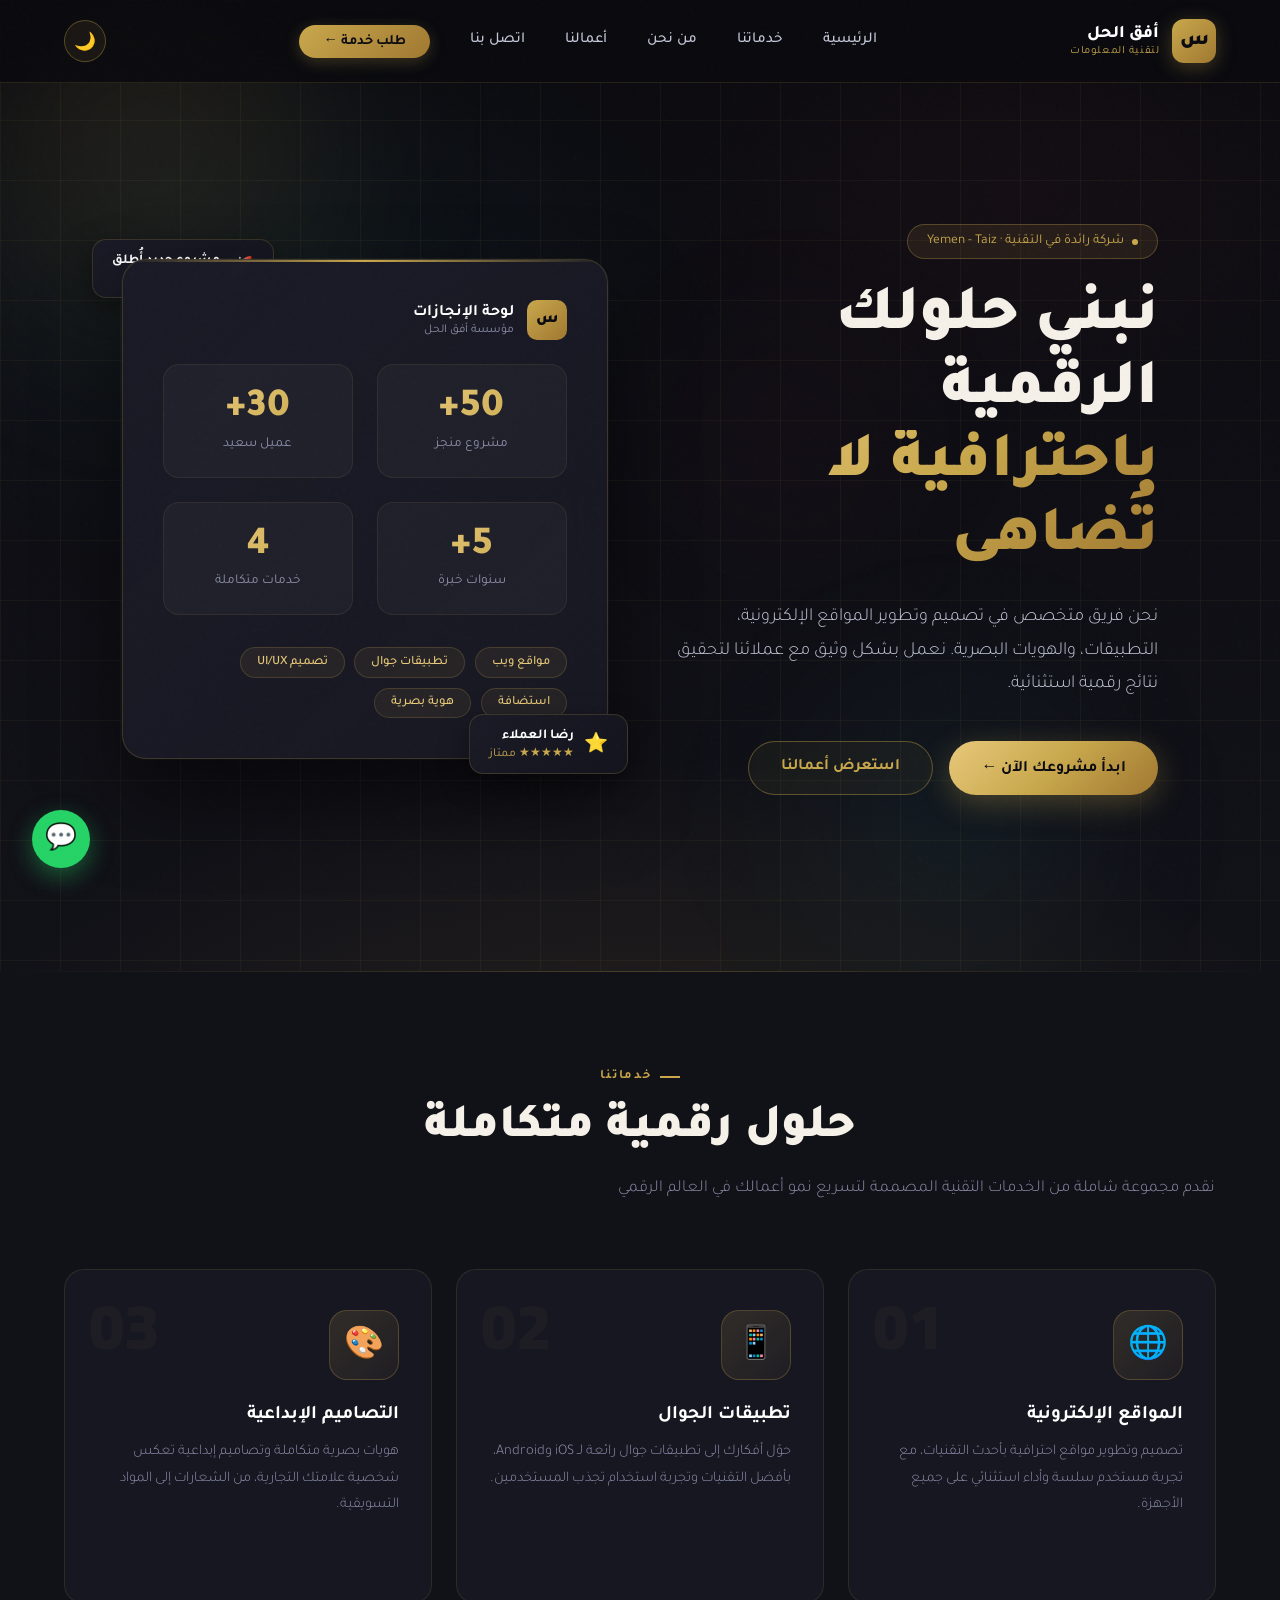
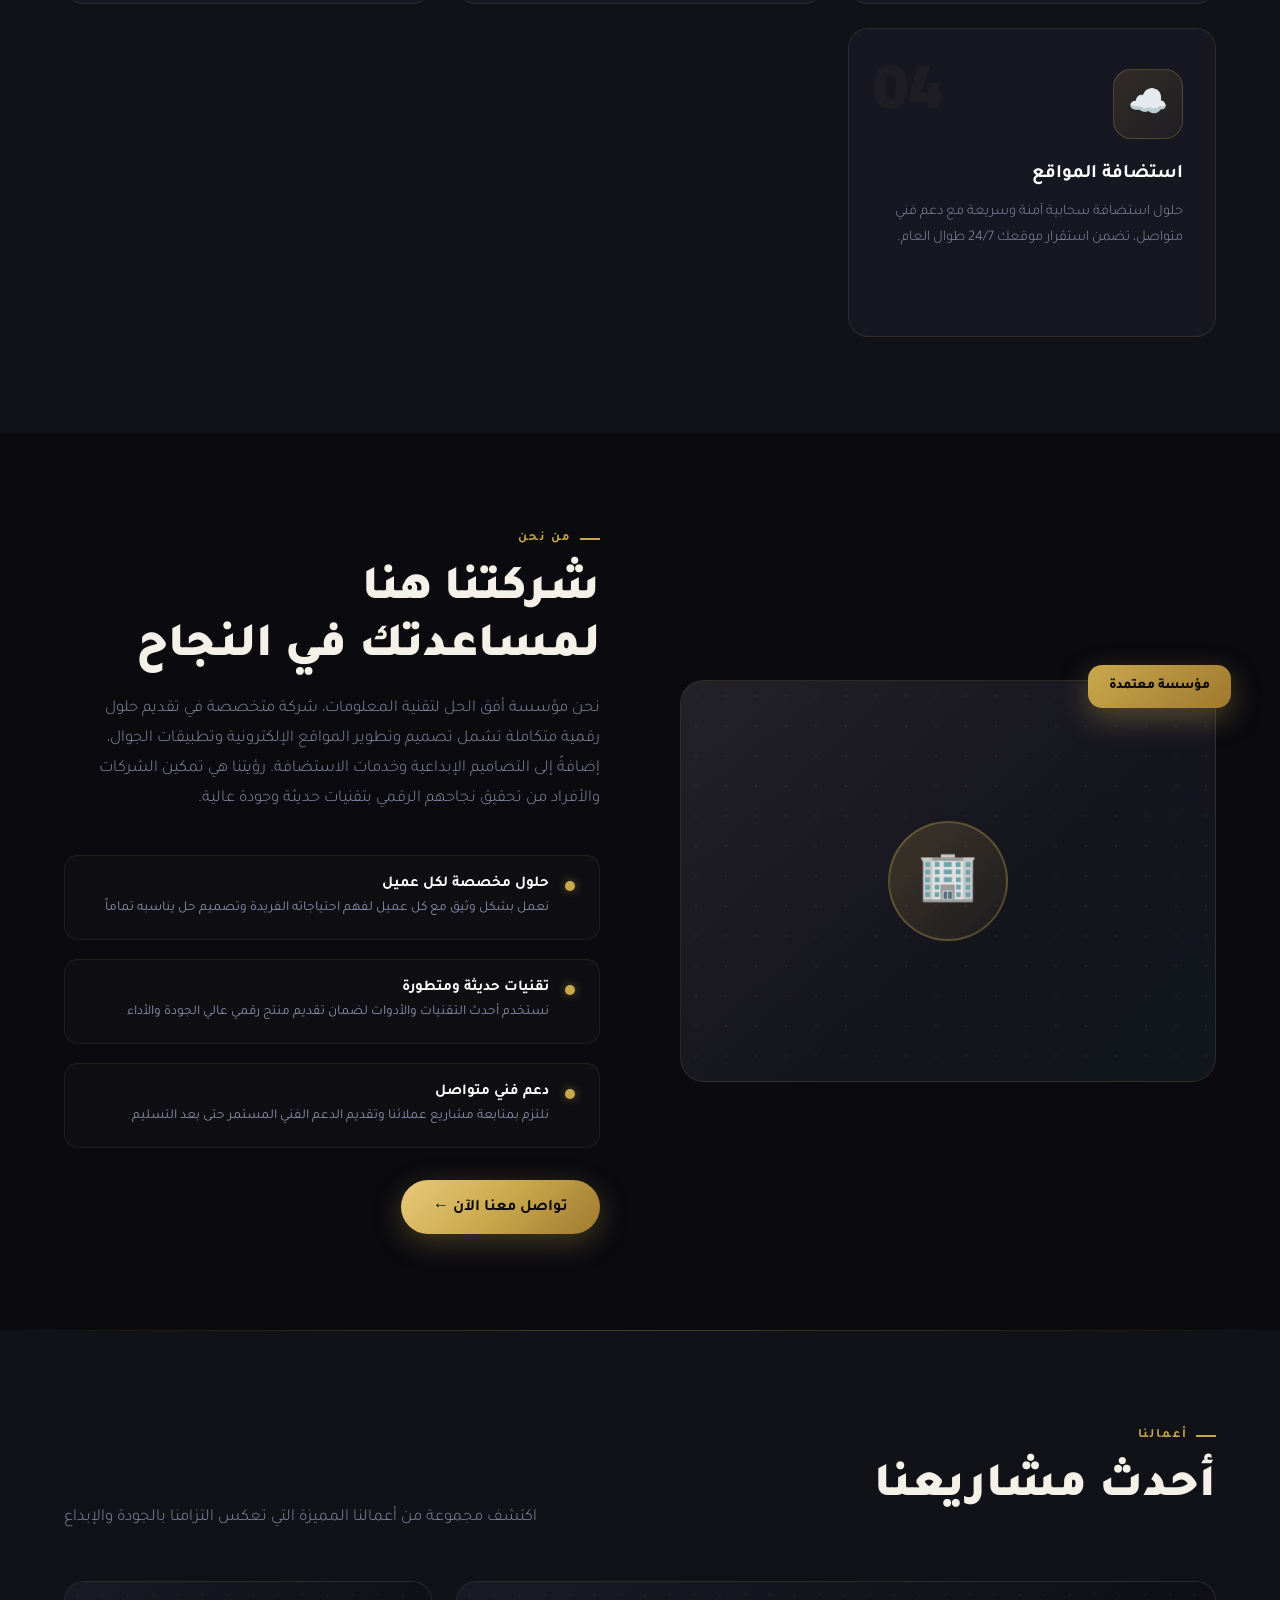
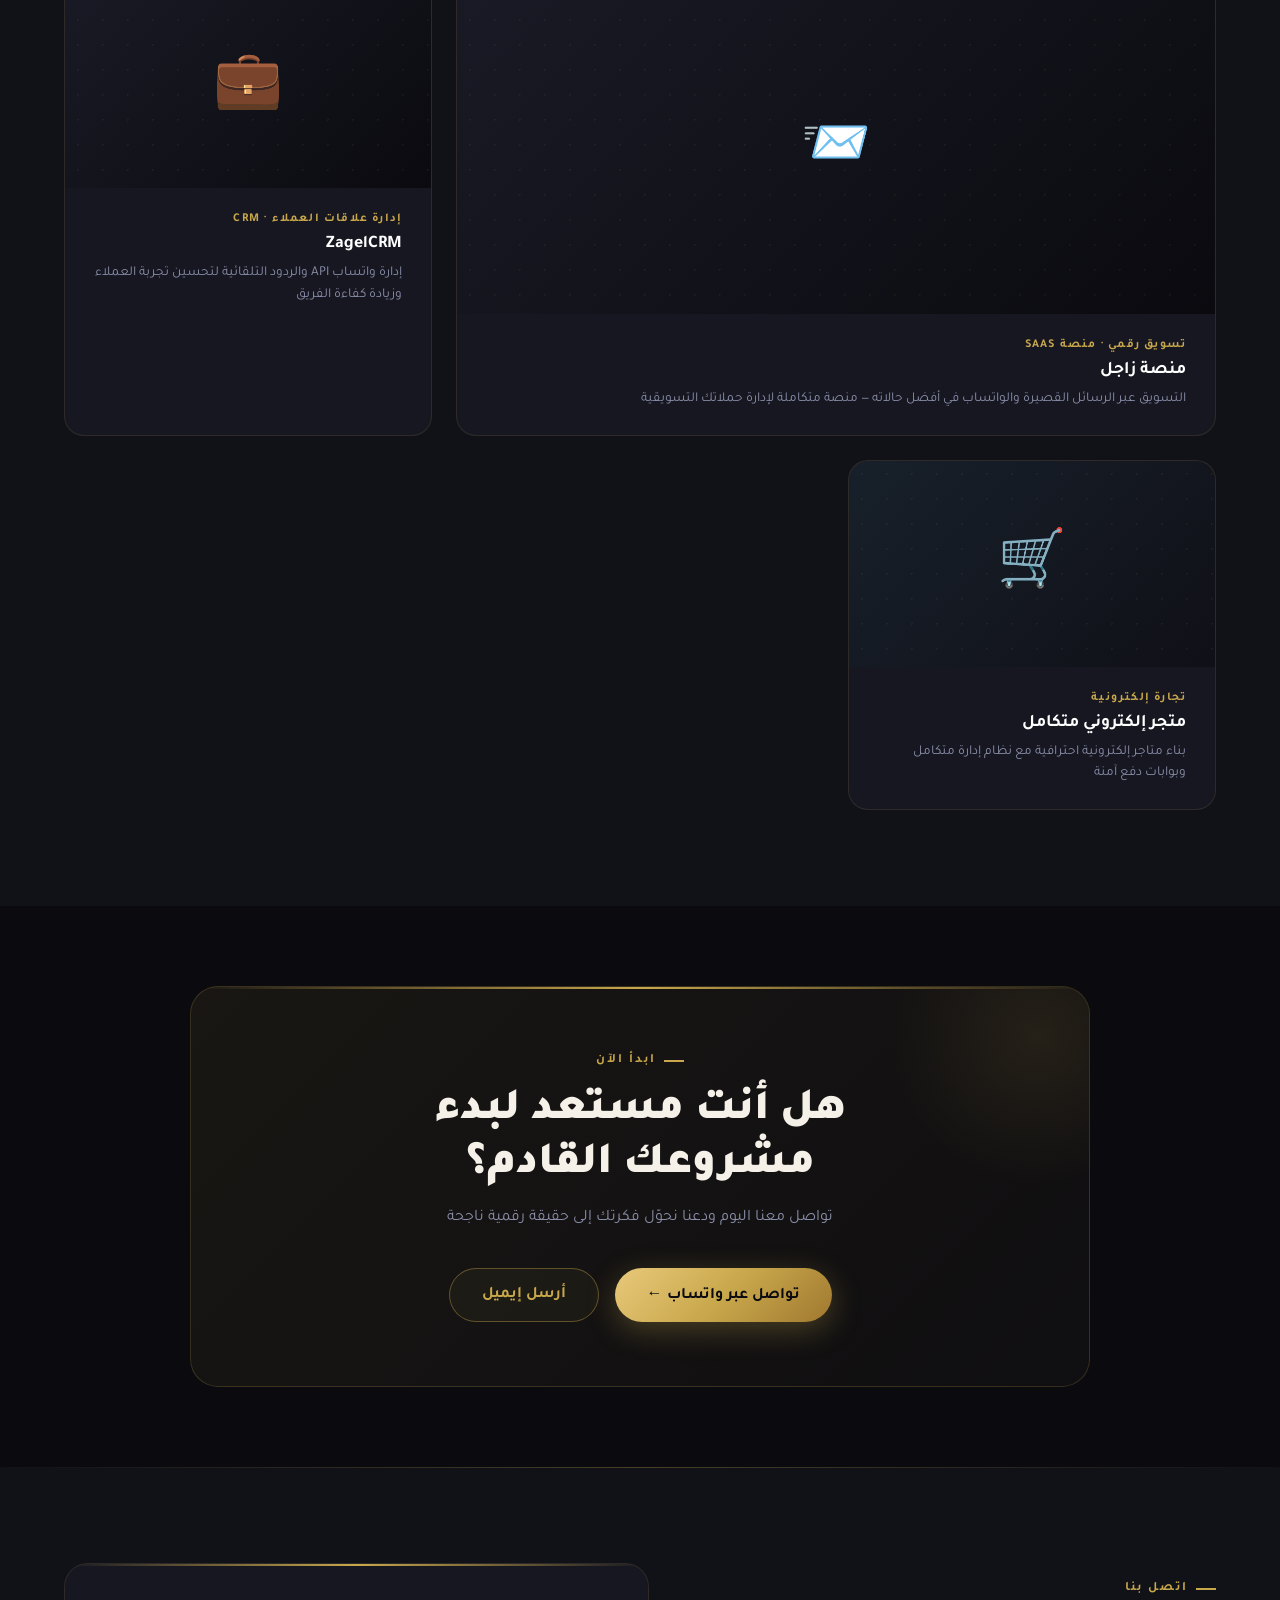
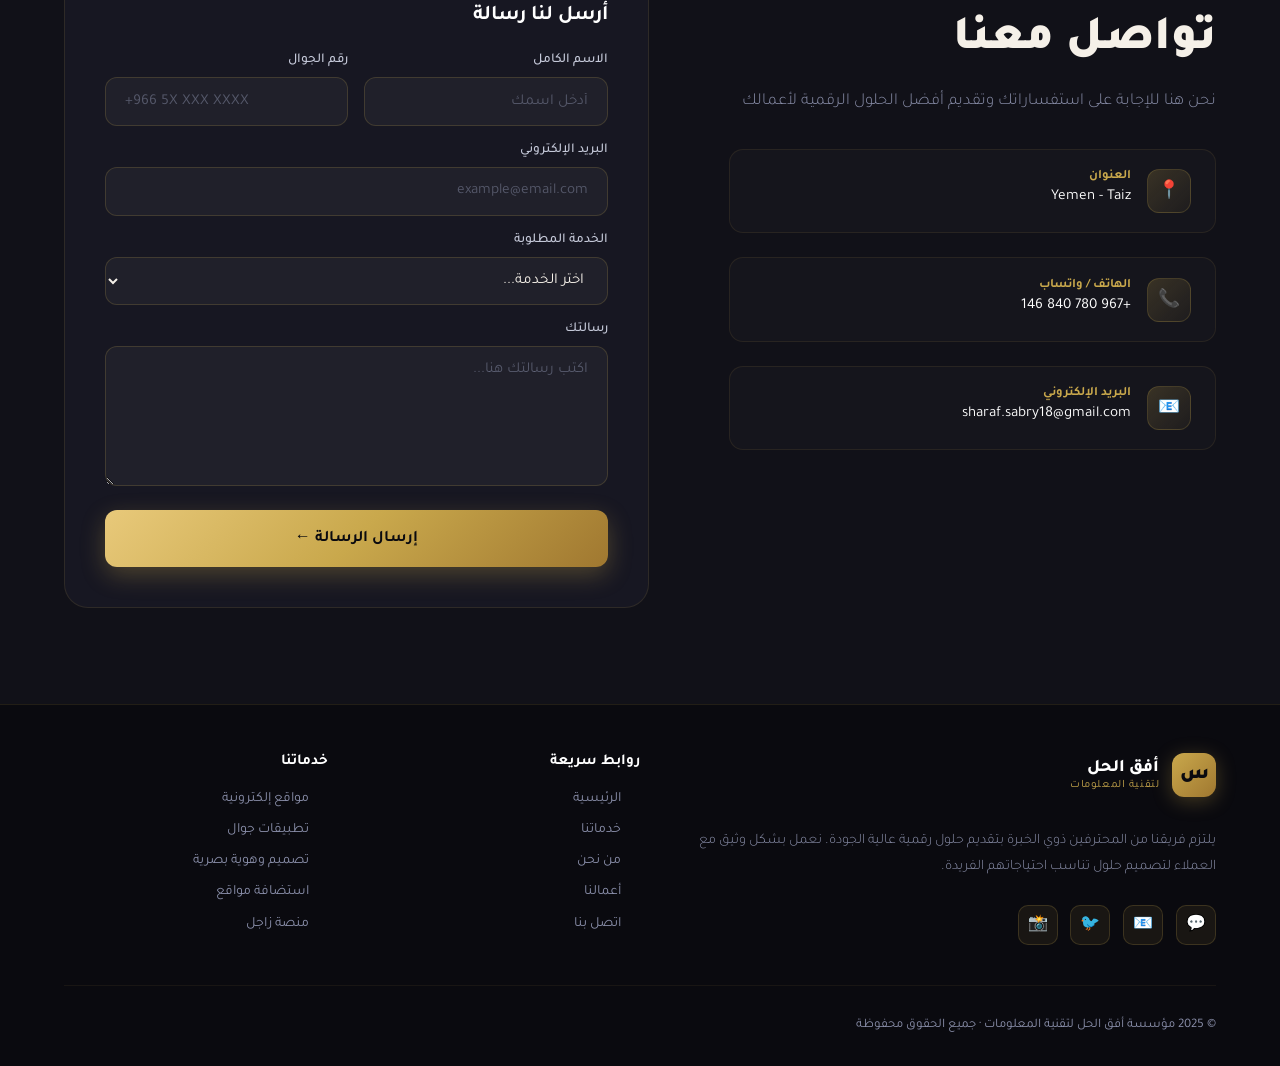
==== index (2).html @ 4318e680 "Add files via upload" ====
<!DOCTYPE html>
<html lang="ar" dir="rtl">
<head>
<meta charset="UTF-8">
<meta name="viewport" content="width=device-width, initial-scale=1.0">
<title>أفق الحل - مؤسسة أفق الحل لتقنية المعلومات</title>
<link rel="preconnect" href="https://fonts.googleapis.com">
<link href="https://fonts.googleapis.com/css2?family=Tajawal:wght@300;400;500;700;800;900&family=Cairo:wght@300;400;600;700;900&display=swap" rel="stylesheet">
<style>
  :root {
    --gold: #C9A84C;
    --gold-light: #E8C97A;
    --gold-dark: #A07830;
    --ink: #0A0A0F;
    --ink-soft: #111118;
    --ink-mid: #1A1A26;
    --cream: #F5F0E8;
    --cream-soft: #FAF7F2;
    --silver: #8A8FAA;
    --silver-light: #C4C8D8;
    --white: #FFFFFF;
    --accent-teal: #1ECBCB;
    --accent-rose: #E8455A;
    /* theme tokens */
    --bg-primary: #0A0A0F;
    --bg-soft: #111118;
    --bg-mid: #1A1A26;
    --text-main: #F5F0E8;
    --text-silver: #8A8FAA;
    --text-silver-light: #C4C8D8;
    --text-white: #FFFFFF;
    --border-subtle: rgba(201,168,76,0.12);
    --border-mid: rgba(201,168,76,0.2);
    --card-bg: rgba(26,26,38,0.8);
    --nav-bg: rgba(10,10,15,0.85);
    --nav-bg-scrolled: rgba(10,10,15,0.98);
    --input-bg: rgba(255,255,255,0.04);
    --grid-line: rgba(201,168,76,0.06);
  }

  /* ─── LIGHT MODE ─── */
  html.light {
    --bg-primary: #F7F4EE;
    --bg-soft: #EDE9E0;
    --bg-mid: #E2DDD3;
    --text-main: #1A1208;
    --text-silver: #6B6455;
    --text-silver-light: #4A4035;
    --text-white: #1A1208;
    --border-subtle: rgba(160,120,48,0.18);
    --border-mid: rgba(160,120,48,0.3);
    --card-bg: rgba(255,252,245,0.9);
    --nav-bg: rgba(247,244,238,0.88);
    --nav-bg-scrolled: rgba(247,244,238,0.98);
    --input-bg: rgba(0,0,0,0.04);
    --grid-line: rgba(160,120,48,0.08);
    --ink: #F7F4EE;
    --ink-soft: #EDE9E0;
    --ink-mid: #E2DDD3;
    --cream: #1A1208;
    --silver: #6B6455;
    --silver-light: #4A4035;
    --white: #1A1208;
  }

  /* ─── THEME TOGGLE BUTTON ─── */
  .theme-toggle {
    width: 42px; height: 42px;
    border-radius: 50%;
    border: 1.5px solid rgba(201,168,76,0.35);
    background: rgba(201,168,76,0.08);
    color: var(--gold);
    font-size: 1.1rem;
    cursor: pointer;
    display: flex; align-items: center; justify-content: center;
    transition: all 0.3s ease;
    flex-shrink: 0;
    position: relative;
    overflow: hidden;
  }

  .theme-toggle:hover {
    background: rgba(201,168,76,0.18);
    border-color: var(--gold);
    transform: rotate(20deg) scale(1.08);
  }

  .theme-toggle .icon-dark,
  .theme-toggle .icon-light {
    position: absolute;
    transition: opacity 0.3s, transform 0.4s;
  }

  .theme-toggle .icon-light { opacity: 0; transform: rotate(90deg) scale(0.6); }
  .theme-toggle .icon-dark  { opacity: 1; transform: rotate(0deg) scale(1); }

  html.light .theme-toggle .icon-light { opacity: 1; transform: rotate(0deg) scale(1); }
  html.light .theme-toggle .icon-dark  { opacity: 0; transform: rotate(-90deg) scale(0.6); }

  *, *::before, *::after { box-sizing: border-box; margin: 0; padding: 0; }

  html { scroll-behavior: smooth; overflow-x: hidden; }

  body {
    font-family: 'Tajawal', 'Cairo', sans-serif;
    background: var(--bg-primary);
    color: var(--text-main);
    overflow-x: hidden;
    direction: rtl;
    transition: background 0.4s ease, color 0.4s ease;
  }

  /* ─── NOISE TEXTURE OVERLAY ─── */
  body::before {
    content: '';
    position: fixed;
    inset: 0;
    background-image: url("data:image/svg+xml,%3Csvg viewBox='0 0 256 256' xmlns='http://www.w3.org/2000/svg'%3E%3Cfilter id='noise'%3E%3CfeTurbulence type='fractalNoise' baseFrequency='0.9' numOctaves='4' stitchTiles='stitch'/%3E%3C/filter%3E%3Crect width='100%25' height='100%25' filter='url(%23noise)' opacity='0.04'/%3E%3C/svg%3E");
    pointer-events: none;
    z-index: 1000;
    opacity: 0.5;
  }

  /* ─── NAVBAR ─── */
  nav {
    position: fixed;
    top: 0; left: 0; right: 0;
    z-index: 900;
    padding: 1.2rem 5%;
    display: flex;
    justify-content: space-between;
    align-items: center;
    backdrop-filter: blur(20px);
    background: var(--nav-bg);
    border-bottom: 1px solid rgba(201,168,76,0.15);
    transition: all 0.4s ease;
  }

  nav.scrolled {
    padding: 0.8rem 5%;
    background: var(--nav-bg-scrolled);
    border-bottom-color: rgba(201,168,76,0.3);
  }

  .nav-logo {
    display: flex;
    align-items: center;
    gap: 0.8rem;
    text-decoration: none;
  }

  .logo-icon {
    width: 44px; height: 44px;
    background: linear-gradient(135deg, var(--gold), var(--gold-dark));
    border-radius: 12px;
    display: flex; align-items: center; justify-content: center;
    font-size: 1.3rem;
    font-weight: 900;
    color: var(--ink);
    box-shadow: 0 4px 20px rgba(201,168,76,0.3);
  }

  .logo-text { color: var(--white); font-weight: 800; font-size: 1.1rem; line-height: 1.2; }
  .logo-sub { color: var(--gold); font-size: 0.7rem; font-weight: 400; letter-spacing: 0.05em; }

  .nav-links {
    display: flex;
    list-style: none;
    gap: 2.5rem;
  }

  .nav-links a {
    color: var(--text-silver-light);
    text-decoration: none;
    font-size: 0.95rem;
    font-weight: 500;
    position: relative;
    transition: color 0.3s;
  }

  .nav-links a::after {
    content: '';
    position: absolute;
    bottom: -4px; left: 0; right: 0;
    height: 2px;
    background: var(--gold);
    transform: scaleX(0);
    transition: transform 0.3s ease;
  }

  .nav-links a:hover { color: var(--text-white); }
  .nav-links a:hover::after { transform: scaleX(1); }

  .nav-cta {
    background: linear-gradient(135deg, var(--gold), var(--gold-dark));
    color: var(--ink) !important;
    padding: 0.6rem 1.5rem;
    border-radius: 50px;
    font-weight: 700 !important;
    font-size: 0.9rem !important;
    transition: all 0.3s ease !important;
    box-shadow: 0 4px 15px rgba(201,168,76,0.25);
  }

  .nav-cta::after { display: none !important; }
  .nav-cta:hover { transform: translateY(-2px); box-shadow: 0 8px 25px rgba(201,168,76,0.4) !important; }

  /* ─── HERO ─── */
  #hero {
    min-height: 100vh;
    position: relative;
    display: flex;
    align-items: center;
    overflow: hidden;
  }

  .hero-bg {
    position: absolute;
    inset: 0;
    background: radial-gradient(ellipse 80% 60% at 50% 120%, rgba(201,168,76,0.12) 0%, transparent 70%),
                radial-gradient(ellipse 60% 50% at 20% 30%, rgba(30,203,203,0.05) 0%, transparent 60%),
                radial-gradient(ellipse 50% 40% at 80% 20%, rgba(232,69,90,0.04) 0%, transparent 60%),
                linear-gradient(180deg, var(--bg-primary) 0%, var(--bg-soft) 100%);
    transition: background 0.4s ease;
  }

  /* Animated grid */
  .hero-grid {
    position: absolute;
    inset: 0;
    background-image:
      linear-gradient(var(--grid-line) 1px, transparent 1px),
      linear-gradient(90deg, var(--grid-line) 1px, transparent 1px);
    background-size: 60px 60px;
    animation: gridFloat 20s linear infinite;
  }

  @keyframes gridFloat {
    0% { transform: translateY(0); }
    100% { transform: translateY(60px); }
  }

  /* Floating orbs */
  .orb {
    position: absolute;
    border-radius: 50%;
    filter: blur(80px);
    animation: orbFloat 8s ease-in-out infinite alternate;
  }

  .orb-1 {
    width: 500px; height: 500px;
    background: radial-gradient(circle, rgba(201,168,76,0.15), transparent 70%);
    top: -100px; left: -100px;
    animation-duration: 10s;
  }

  .orb-2 {
    width: 400px; height: 400px;
    background: radial-gradient(circle, rgba(30,203,203,0.08), transparent 70%);
    bottom: -50px; right: 10%;
    animation-duration: 12s;
    animation-delay: -4s;
  }

  .orb-3 {
    width: 300px; height: 300px;
    background: radial-gradient(circle, rgba(232,69,90,0.06), transparent 70%);
    top: 30%; left: 50%;
    animation-duration: 9s;
    animation-delay: -2s;
  }

  @keyframes orbFloat {
    0% { transform: translate(0, 0) scale(1); }
    100% { transform: translate(30px, 30px) scale(1.1); }
  }

  .hero-content {
    position: relative;
    z-index: 10;
    width: 90%;
    max-width: 1300px;
    margin: 0 auto;
    padding: 8rem 0 5rem;
    display: grid;
    grid-template-columns: 1fr 1fr;
    gap: 4rem;
    align-items: center;
  }

  .hero-badge {
    display: inline-flex;
    align-items: center;
    gap: 0.5rem;
    background: rgba(201,168,76,0.1);
    border: 1px solid rgba(201,168,76,0.3);
    padding: 0.5rem 1.2rem;
    border-radius: 50px;
    font-size: 0.85rem;
    color: var(--gold);
    margin-bottom: 1.5rem;
    animation: fadeInUp 0.8s ease forwards;
  }

  .badge-dot {
    width: 6px; height: 6px;
    background: var(--gold);
    border-radius: 50%;
    animation: pulse 2s infinite;
  }

  @keyframes pulse {
    0%, 100% { opacity: 1; transform: scale(1); }
    50% { opacity: 0.5; transform: scale(1.5); }
  }

  .hero-title {
    font-size: clamp(2.5rem, 5vw, 4.2rem);
    font-weight: 900;
    line-height: 1.15;
    margin-bottom: 1.5rem;
    animation: fadeInUp 0.8s 0.2s ease forwards;
    opacity: 0;
  }

  .hero-title .line-accent {
    display: block;
    background: linear-gradient(135deg, var(--gold-light), var(--gold), var(--gold-dark));
    -webkit-background-clip: text;
    -webkit-text-fill-color: transparent;
    background-clip: text;
  }

  .hero-desc {
    font-size: 1.15rem;
    color: var(--silver-light);
    line-height: 1.8;
    margin-bottom: 2.5rem;
    font-weight: 300;
    animation: fadeInUp 0.8s 0.4s ease forwards;
    opacity: 0;
  }

  .hero-actions {
    display: flex;
    gap: 1rem;
    flex-wrap: wrap;
    animation: fadeInUp 0.8s 0.6s ease forwards;
    opacity: 0;
  }

  .btn-primary {
    display: inline-flex;
    align-items: center;
    gap: 0.6rem;
    background: linear-gradient(135deg, var(--gold-light), var(--gold), var(--gold-dark));
    color: var(--ink);
    padding: 1rem 2rem;
    border-radius: 50px;
    font-weight: 700;
    font-size: 1rem;
    text-decoration: none;
    transition: all 0.3s ease;
    box-shadow: 0 8px 30px rgba(201,168,76,0.3);
    position: relative;
    overflow: hidden;
  }

  .btn-primary::before {
    content: '';
    position: absolute;
    inset: 0;
    background: linear-gradient(135deg, rgba(255,255,255,0.2), transparent);
    opacity: 0;
    transition: opacity 0.3s;
  }

  .btn-primary:hover { transform: translateY(-3px); box-shadow: 0 15px 40px rgba(201,168,76,0.45); }
  .btn-primary:hover::before { opacity: 1; }

  .btn-outline {
    display: inline-flex;
    align-items: center;
    gap: 0.6rem;
    border: 1.5px solid rgba(201,168,76,0.4);
    color: var(--gold);
    padding: 1rem 2rem;
    border-radius: 50px;
    font-weight: 600;
    font-size: 1rem;
    text-decoration: none;
    transition: all 0.3s ease;
    background: rgba(201,168,76,0.05);
  }

  .btn-outline:hover {
    border-color: var(--gold);
    background: rgba(201,168,76,0.12);
    transform: translateY(-3px);
  }

  /* HERO VISUAL SIDE */
  .hero-visual {
    position: relative;
    animation: fadeInRight 1s 0.3s ease forwards;
    opacity: 0;
  }

  .hero-card-main {
    background: linear-gradient(135deg, var(--ink-mid), rgba(26,26,38,0.8));
    border: 1px solid rgba(201,168,76,0.2);
    border-radius: 24px;
    padding: 2.5rem;
    backdrop-filter: blur(20px);
    box-shadow: 0 40px 80px rgba(0,0,0,0.5), 0 0 0 1px rgba(201,168,76,0.05);
    position: relative;
    overflow: hidden;
  }

  .hero-card-main::before {
    content: '';
    position: absolute;
    top: 0; left: 0; right: 0;
    height: 2px;
    background: linear-gradient(90deg, transparent, var(--gold), transparent);
  }

  .hero-stats {
    display: grid;
    grid-template-columns: 1fr 1fr;
    gap: 1.5rem;
    margin-bottom: 2rem;
  }

  .stat-item {
    background: rgba(255,255,255,0.03);
    border: 1px solid rgba(201,168,76,0.1);
    border-radius: 16px;
    padding: 1.5rem;
    text-align: center;
    transition: all 0.3s;
  }

  .stat-item:hover {
    border-color: rgba(201,168,76,0.3);
    background: rgba(201,168,76,0.05);
    transform: translateY(-3px);
  }

  .stat-num {
    font-size: 2.5rem;
    font-weight: 900;
    background: linear-gradient(135deg, var(--gold-light), var(--gold));
    -webkit-background-clip: text;
    -webkit-text-fill-color: transparent;
    background-clip: text;
    line-height: 1;
    margin-bottom: 0.4rem;
  }

  .stat-label { font-size: 0.85rem; color: var(--silver); font-weight: 400; }

  .hero-tech-stack {
    display: flex;
    flex-wrap: wrap;
    gap: 0.6rem;
  }

  .tech-tag {
    background: rgba(201,168,76,0.08);
    border: 1px solid rgba(201,168,76,0.2);
    color: var(--gold-light);
    padding: 0.4rem 1rem;
    border-radius: 50px;
    font-size: 0.8rem;
    font-weight: 500;
    transition: all 0.3s;
  }

  .tech-tag:hover { background: rgba(201,168,76,0.15); transform: scale(1.05); }

  /* Floating cards */
  .float-card {
    position: absolute;
    background: linear-gradient(135deg, var(--ink-mid), rgba(20,20,30,0.95));
    border: 1px solid rgba(201,168,76,0.2);
    border-radius: 14px;
    padding: 0.8rem 1.2rem;
    font-size: 0.8rem;
    display: flex;
    align-items: center;
    gap: 0.6rem;
    backdrop-filter: blur(10px);
    box-shadow: 0 10px 30px rgba(0,0,0,0.4);
    white-space: nowrap;
  }

  .float-card-1 { top: -20px; left: -30px; animation: floatAnim 4s ease-in-out infinite; }
  .float-card-2 { bottom: -15px; right: -20px; animation: floatAnim 5s ease-in-out infinite reverse; }

  .float-icon { font-size: 1.2rem; }

  @keyframes floatAnim {
    0%, 100% { transform: translateY(0); }
    50% { transform: translateY(-10px); }
  }

  @keyframes fadeInUp {
    from { opacity: 0; transform: translateY(30px); }
    to { opacity: 1; transform: translateY(0); }
  }

  @keyframes fadeInRight {
    from { opacity: 0; transform: translateX(30px); }
    to { opacity: 1; transform: translateX(0); }
  }

  /* ─── SECTION SHARED ─── */
  section { position: relative; padding: 6rem 5%; }

  .section-tag {
    display: inline-flex;
    align-items: center;
    gap: 0.5rem;
    font-size: 0.8rem;
    font-weight: 600;
    letter-spacing: 0.15em;
    text-transform: uppercase;
    color: var(--gold);
    margin-bottom: 1rem;
  }

  .section-tag::before {
    content: '';
    width: 20px;
    height: 2px;
    background: var(--gold);
    display: inline-block;
  }

  .section-title {
    font-size: clamp(2rem, 4vw, 3rem);
    font-weight: 900;
    line-height: 1.2;
    margin-bottom: 1rem;
  }

  .section-desc {
    color: var(--text-silver);
    font-size: 1.05rem;
    line-height: 1.8;
    max-width: 600px;
    font-weight: 300;
  }

  /* ─── SERVICES ─── */
  #services {
    background: var(--bg-soft);
    transition: background 0.4s ease;
  }

  #services::before {
    content: '';
    position: absolute;
    top: 0; left: 0; right: 0;
    height: 1px;
    background: linear-gradient(90deg, transparent, rgba(201,168,76,0.3), transparent);
  }

  .services-header {
    text-align: center;
    margin-bottom: 4rem;
  }

  .services-grid {
    display: grid;
    grid-template-columns: repeat(auto-fit, minmax(280px, 1fr));
    gap: 1.5rem;
    max-width: 1300px;
    margin: 0 auto;
  }

  .service-card {
    background: var(--card-bg);
    border: 1px solid var(--border-subtle);
    border-radius: 20px;
    padding: 2.5rem 2rem;
    transition: all 0.4s cubic-bezier(0.25, 0.46, 0.45, 0.94);
    position: relative;
    overflow: hidden;
    cursor: pointer;
    group: true;
  }

  .service-card::before {
    content: '';
    position: absolute;
    inset: 0;
    background: linear-gradient(135deg, rgba(201,168,76,0.05), transparent);
    opacity: 0;
    transition: opacity 0.4s;
  }

  .service-card::after {
    content: '';
    position: absolute;
    bottom: 0; left: 0; right: 0;
    height: 3px;
    background: linear-gradient(90deg, transparent, var(--gold), transparent);
    transform: scaleX(0);
    transition: transform 0.4s ease;
  }

  .service-card:hover {
    transform: translateY(-8px);
    border-color: rgba(201,168,76,0.35);
    box-shadow: 0 30px 60px rgba(0,0,0,0.4), 0 0 40px rgba(201,168,76,0.08);
  }

  .service-card:hover::before { opacity: 1; }
  .service-card:hover::after { transform: scaleX(1); }

  .service-icon-wrap {
    width: 70px; height: 70px;
    background: linear-gradient(135deg, rgba(201,168,76,0.15), rgba(201,168,76,0.05));
    border: 1px solid rgba(201,168,76,0.25);
    border-radius: 18px;
    display: flex;
    align-items: center;
    justify-content: center;
    font-size: 2rem;
    margin-bottom: 1.5rem;
    transition: all 0.4s;
    position: relative;
  }

  .service-card:hover .service-icon-wrap {
    background: linear-gradient(135deg, rgba(201,168,76,0.25), rgba(201,168,76,0.1));
    transform: scale(1.1) rotate(-5deg);
    box-shadow: 0 10px 30px rgba(201,168,76,0.2);
  }

  .service-number {
    position: absolute;
    top: 1.5rem; left: 1.5rem;
    font-size: 4rem;
    font-weight: 900;
    color: rgba(201,168,76,0.04);
    font-family: 'Cairo', sans-serif;
    line-height: 1;
    transition: color 0.4s;
  }

  .service-card:hover .service-number { color: rgba(201,168,76,0.08); }

  .service-title {
    font-size: 1.2rem;
    font-weight: 700;
    margin-bottom: 0.8rem;
    color: var(--text-white);
  }

  .service-desc {
    font-size: 0.92rem;
    color: var(--text-silver);
    line-height: 1.8;
    font-weight: 300;
  }

  .service-arrow {
    display: inline-flex;
    align-items: center;
    gap: 0.4rem;
    color: var(--gold);
    font-size: 0.85rem;
    font-weight: 600;
    margin-top: 1.5rem;
    opacity: 0;
    transform: translateX(-10px);
    transition: all 0.4s;
  }

  .service-card:hover .service-arrow { opacity: 1; transform: translateX(0); }

  /* ─── ABOUT ─── */
  #about {
    background: var(--bg-primary);
    transition: background 0.4s ease;
  }

  .about-inner {
    max-width: 1300px;
    margin: 0 auto;
    display: grid;
    grid-template-columns: 1fr 1fr;
    gap: 5rem;
    align-items: center;
  }

  .about-image-wrap {
    position: relative;
  }

  .about-image-box {
    background: linear-gradient(145deg, var(--ink-mid), var(--ink-soft));
    border: 1px solid rgba(201,168,76,0.15);
    border-radius: 24px;
    aspect-ratio: 4/3;
    overflow: hidden;
    position: relative;
  }

  .about-image-box::before {
    content: '';
    position: absolute;
    inset: 0;
    background: linear-gradient(135deg, rgba(201,168,76,0.05), transparent 60%, rgba(30,203,203,0.03));
  }

  .about-pattern {
    position: absolute;
    inset: 0;
    background-image:
      radial-gradient(circle, rgba(201,168,76,0.08) 1px, transparent 1px);
    background-size: 30px 30px;
  }

  .about-center-icon {
    position: absolute;
    top: 50%; left: 50%;
    transform: translate(-50%, -50%);
    width: 120px; height: 120px;
    background: linear-gradient(135deg, rgba(201,168,76,0.2), rgba(201,168,76,0.05));
    border: 2px solid rgba(201,168,76,0.3);
    border-radius: 50%;
    display: flex; align-items: center; justify-content: center;
    font-size: 3rem;
    animation: rotateSlow 20s linear infinite;
  }

  @keyframes rotateSlow {
    from { transform: translate(-50%, -50%) rotate(0deg); }
    to { transform: translate(-50%, -50%) rotate(360deg); }
  }

  .about-badge {
    position: absolute;
    top: -15px; right: -15px;
    background: linear-gradient(135deg, var(--gold), var(--gold-dark));
    color: var(--ink);
    font-weight: 800;
    font-size: 0.85rem;
    padding: 0.8rem 1.3rem;
    border-radius: 14px;
    box-shadow: 0 10px 30px rgba(201,168,76,0.35);
    text-align: center;
    line-height: 1.3;
  }

  .about-features {
    margin-top: 2.5rem;
    display: flex;
    flex-direction: column;
    gap: 1.2rem;
  }

  .feature-item {
    display: flex;
    align-items: flex-start;
    gap: 1rem;
    padding: 1.2rem 1.5rem;
    background: rgba(255,255,255,0.02);
    border: 1px solid rgba(201,168,76,0.1);
    border-radius: 14px;
    transition: all 0.3s;
  }

  .feature-item:hover {
    border-color: rgba(201,168,76,0.25);
    background: rgba(201,168,76,0.04);
    transform: translateX(-6px);
  }

  .feature-dot {
    width: 10px; height: 10px;
    background: var(--gold);
    border-radius: 50%;
    margin-top: 6px;
    flex-shrink: 0;
    box-shadow: 0 0 10px rgba(201,168,76,0.5);
  }

  .feature-text h4 { font-size: 0.95rem; font-weight: 700; color: var(--white); margin-bottom: 0.3rem; }
  .feature-text p { font-size: 0.85rem; color: var(--silver); line-height: 1.6; }

  /* ─── PORTFOLIO ─── */
  #portfolio {
    background: var(--bg-soft);
    transition: background 0.4s ease;
  }

  #portfolio::before {
    content: '';
    position: absolute;
    top: 0; left: 0; right: 0;
    height: 1px;
    background: linear-gradient(90deg, transparent, rgba(201,168,76,0.3), transparent);
  }

  .portfolio-header {
    max-width: 1300px;
    margin: 0 auto 3rem;
    display: flex;
    justify-content: space-between;
    align-items: flex-end;
    flex-wrap: wrap;
    gap: 1.5rem;
  }

  .portfolio-grid {
    max-width: 1300px;
    margin: 0 auto;
    display: grid;
    grid-template-columns: repeat(3, 1fr);
    gap: 1.5rem;
  }

  .portfolio-card {
    background: var(--card-bg);
    border: 1px solid var(--border-subtle);
    border-radius: 20px;
    overflow: hidden;
    transition: all 0.4s cubic-bezier(0.25, 0.46, 0.45, 0.94);
    position: relative;
    cursor: pointer;
  }

  .portfolio-card:hover {
    transform: translateY(-8px);
    border-color: rgba(201,168,76,0.35);
    box-shadow: 0 30px 60px rgba(0,0,0,0.5);
  }

  .portfolio-card.featured {
    grid-column: span 2;
  }

  .portfolio-thumb {
    aspect-ratio: 16/9;
    background: linear-gradient(135deg, var(--ink-mid), var(--ink));
    position: relative;
    overflow: hidden;
    display: flex;
    align-items: center;
    justify-content: center;
  }

  .portfolio-card.featured .portfolio-thumb { aspect-ratio: 16/7; }

  .portfolio-thumb-pattern {
    position: absolute;
    inset: 0;
    background-image: radial-gradient(circle, rgba(201,168,76,0.08) 1px, transparent 1px);
    background-size: 25px 25px;
    transition: transform 0.6s ease;
  }

  .portfolio-card:hover .portfolio-thumb-pattern { transform: scale(1.1); }

  .portfolio-thumb-icon {
    font-size: 3.5rem;
    position: relative;
    z-index: 1;
    transition: transform 0.4s;
  }

  .portfolio-card:hover .portfolio-thumb-icon { transform: scale(1.1); }

  .portfolio-thumb-glow {
    position: absolute;
    inset: 0;
    background: radial-gradient(circle at center, rgba(201,168,76,0.1), transparent 70%);
    opacity: 0;
    transition: opacity 0.4s;
  }

  .portfolio-card:hover .portfolio-thumb-glow { opacity: 1; }

  .portfolio-overlay {
    position: absolute;
    inset: 0;
    background: linear-gradient(to top, rgba(10,10,15,0.9), transparent 50%);
    opacity: 0;
    transition: opacity 0.4s;
    display: flex;
    align-items: flex-end;
    padding: 1.5rem;
  }

  .portfolio-card:hover .portfolio-overlay { opacity: 1; }

  .portfolio-visit-btn {
    background: var(--gold);
    color: var(--ink);
    padding: 0.6rem 1.3rem;
    border-radius: 50px;
    font-weight: 700;
    font-size: 0.85rem;
    text-decoration: none;
    transform: translateY(10px);
    transition: transform 0.4s;
    display: inline-flex;
    align-items: center;
    gap: 0.4rem;
  }

  .portfolio-card:hover .portfolio-visit-btn { transform: translateY(0); }

  .portfolio-info {
    padding: 1.5rem 1.8rem;
  }

  .portfolio-cat {
    font-size: 0.75rem;
    color: var(--gold);
    font-weight: 600;
    letter-spacing: 0.1em;
    text-transform: uppercase;
    margin-bottom: 0.5rem;
  }

  .portfolio-name {
    font-size: 1.1rem;
    font-weight: 700;
    color: var(--white);
    margin-bottom: 0.5rem;
  }

  .portfolio-desc {
    font-size: 0.85rem;
    color: var(--silver);
    line-height: 1.6;
  }

  /* ─── CTA BANNER ─── */
  #cta {
    background: var(--ink);
    padding: 5rem 5%;
  }

  .cta-inner {
    max-width: 900px;
    margin: 0 auto;
    text-align: center;
    background: linear-gradient(135deg, rgba(201,168,76,0.08), rgba(201,168,76,0.03));
    border: 1px solid rgba(201,168,76,0.2);
    border-radius: 28px;
    padding: 4rem 3rem;
    position: relative;
    overflow: hidden;
  }

  .cta-inner::before {
    content: '';
    position: absolute;
    top: 0; left: 0; right: 0;
    height: 2px;
    background: linear-gradient(90deg, transparent, var(--gold), transparent);
  }

  .cta-inner::after {
    content: '';
    position: absolute;
    width: 300px; height: 300px;
    background: radial-gradient(circle, rgba(201,168,76,0.1), transparent 70%);
    top: -100px; right: -100px;
  }

  .cta-title { font-size: clamp(1.8rem, 3.5vw, 2.8rem); font-weight: 900; margin-bottom: 1rem; position: relative; z-index: 1; }
  .cta-desc { color: var(--silver); font-size: 1rem; margin-bottom: 2.5rem; position: relative; z-index: 1; }
  .cta-actions { display: flex; gap: 1rem; justify-content: center; flex-wrap: wrap; position: relative; z-index: 1; }

  /* ─── CONTACT ─── */
  #contact {
    background: var(--bg-soft);
    transition: background 0.4s ease;
  }

  #contact::before {
    content: '';
    position: absolute;
    top: 0; left: 0; right: 0;
    height: 1px;
    background: linear-gradient(90deg, transparent, rgba(201,168,76,0.3), transparent);
  }

  .contact-inner {
    max-width: 1300px;
    margin: 0 auto;
    display: grid;
    grid-template-columns: 1fr 1.2fr;
    gap: 5rem;
    align-items: start;
  }

  .contact-info {
    padding-top: 1rem;
  }

  .contact-detail {
    display: flex;
    align-items: flex-start;
    gap: 1rem;
    margin-bottom: 1.5rem;
    padding: 1.2rem 1.5rem;
    background: rgba(255,255,255,0.02);
    border: 1px solid rgba(201,168,76,0.1);
    border-radius: 14px;
    transition: all 0.3s;
  }

  .contact-detail:hover {
    border-color: rgba(201,168,76,0.25);
    background: rgba(201,168,76,0.04);
    transform: translateX(-5px);
  }

  .contact-detail-icon {
    width: 44px; height: 44px;
    background: linear-gradient(135deg, rgba(201,168,76,0.2), rgba(201,168,76,0.05));
    border: 1px solid rgba(201,168,76,0.2);
    border-radius: 12px;
    display: flex; align-items: center; justify-content: center;
    font-size: 1.1rem;
    flex-shrink: 0;
  }

  .contact-detail-text p { font-size: 0.8rem; color: var(--gold); margin-bottom: 0.2rem; font-weight: 600; }
  .contact-detail-text a, .contact-detail-text span { color: var(--white); font-size: 0.95rem; text-decoration: none; }

  .contact-form {
    background: var(--card-bg);
    border: 1px solid var(--border-subtle);
    border-radius: 24px;
    padding: 2.5rem;
    position: relative;
    overflow: hidden;
    transition: background 0.4s ease;
  }

  .contact-form::before {
    content: '';
    position: absolute;
    top: 0; left: 0; right: 0;
    height: 2px;
    background: linear-gradient(90deg, transparent, var(--gold), transparent);
  }

  .form-row { display: grid; grid-template-columns: 1fr 1fr; gap: 1rem; margin-bottom: 1rem; }

  .form-group { display: flex; flex-direction: column; gap: 0.5rem; margin-bottom: 1rem; }
  .form-group:last-of-type { margin-bottom: 1.5rem; }

  .form-label { font-size: 0.85rem; color: var(--silver-light); font-weight: 500; }

  .form-control {
    background: var(--input-bg);
    border: 1px solid var(--border-mid);
    border-radius: 12px;
    padding: 0.9rem 1.2rem;
    color: var(--text-main);
    font-family: 'Tajawal', sans-serif;
    font-size: 0.95rem;
    transition: all 0.3s;
    outline: none;
    width: 100%;
  }

  .form-control::placeholder { color: rgba(138,143,170,0.5); }

  .form-control:focus {
    border-color: rgba(201,168,76,0.5);
    background: rgba(201,168,76,0.04);
    box-shadow: 0 0 0 3px rgba(201,168,76,0.08);
  }

  textarea.form-control { min-height: 140px; resize: vertical; }

  .form-submit {
    width: 100%;
    background: linear-gradient(135deg, var(--gold-light), var(--gold), var(--gold-dark));
    color: var(--ink);
    border: none;
    padding: 1.1rem;
    border-radius: 12px;
    font-weight: 700;
    font-size: 1rem;
    font-family: 'Tajawal', sans-serif;
    cursor: pointer;
    transition: all 0.3s;
    box-shadow: 0 8px 25px rgba(201,168,76,0.3);
  }

  .form-submit:hover { transform: translateY(-2px); box-shadow: 0 12px 35px rgba(201,168,76,0.45); }
  .form-submit:active { transform: translateY(0); }

  /* ─── FOOTER ─── */
  footer {
    background: var(--bg-primary);
    border-top: 1px solid var(--border-subtle);
    padding: 3rem 5% 2rem;
    transition: background 0.4s ease;
  }

  .footer-inner {
    max-width: 1300px;
    margin: 0 auto;
    display: grid;
    grid-template-columns: 2fr 1fr 1fr;
    gap: 3rem;
    margin-bottom: 2.5rem;
  }

  .footer-brand-desc { color: var(--text-silver); font-size: 0.9rem; line-height: 1.8; margin: 1rem 0 1.5rem; font-weight: 300; }

  .footer-social { display: flex; gap: 0.8rem; }

  .social-btn {
    width: 40px; height: 40px;
    background: rgba(201,168,76,0.08);
    border: 1px solid rgba(201,168,76,0.2);
    border-radius: 10px;
    display: flex; align-items: center; justify-content: center;
    font-size: 1rem;
    color: var(--gold);
    text-decoration: none;
    transition: all 0.3s;
  }

  .social-btn:hover { background: rgba(201,168,76,0.18); transform: translateY(-3px); }

  .footer-col h4 { color: var(--text-white); font-size: 0.95rem; font-weight: 700; margin-bottom: 1.2rem; }

  .footer-links { list-style: none; display: flex; flex-direction: column; gap: 0.7rem; }

  .footer-links a {
    color: var(--text-silver);
    text-decoration: none;
    font-size: 0.88rem;
    transition: all 0.3s;
    display: inline-flex;
    align-items: center;
    gap: 0.4rem;
  }

  .footer-links a::before { content: '←'; opacity: 0; transform: translateX(6px); transition: all 0.3s; font-size: 0.8rem; color: var(--gold); }
  .footer-links a:hover { color: var(--gold-light); }
  .footer-links a:hover::before { opacity: 1; transform: translateX(0); }

  .footer-bottom {
    border-top: 1px solid rgba(201,168,76,0.08);
    padding-top: 2rem;
    display: flex;
    justify-content: space-between;
    align-items: center;
    flex-wrap: gap;
    max-width: 1300px;
    margin: 0 auto;
  }

  .footer-bottom p { color: var(--text-silver); font-size: 0.82rem; }
  .footer-tax { color: rgba(138,143,170,0.6); font-size: 0.78rem; }

  /* ─── WHATSAPP FAB ─── */
  .whatsapp-fab {
    position: fixed;
    bottom: 2rem;
    left: 2rem;
    width: 58px; height: 58px;
    background: #25D366;
    border-radius: 50%;
    display: flex; align-items: center; justify-content: center;
    text-decoration: none;
    font-size: 1.6rem;
    box-shadow: 0 8px 25px rgba(37,211,102,0.4);
    z-index: 800;
    transition: all 0.3s;
    animation: fabPulse 3s ease-in-out infinite;
  }

  .whatsapp-fab:hover { transform: scale(1.1); box-shadow: 0 12px 35px rgba(37,211,102,0.55); }

  @keyframes fabPulse {
    0%, 100% { box-shadow: 0 8px 25px rgba(37,211,102,0.4); }
    50% { box-shadow: 0 8px 35px rgba(37,211,102,0.6), 0 0 0 10px rgba(37,211,102,0.1); }
  }

  /* ─── SCROLL REVEAL ─── */
  .reveal {
    opacity: 0;
    transform: translateY(30px);
    transition: opacity 0.8s ease, transform 0.8s ease;
  }

  .reveal.visible {
    opacity: 1;
    transform: translateY(0);
  }

  /* ─── SCROLL PROGRESS ─── */
  .scroll-progress {
    position: fixed;
    top: 0; left: 0;
    height: 3px;
    background: linear-gradient(90deg, var(--gold), var(--gold-light));
    z-index: 1000;
    transition: width 0.1s linear;
  }

  /* ─── HAMBURGER ─── */
  .hamburger {
    display: none;
    flex-direction: column;
    gap: 5px;
    cursor: pointer;
    padding: 5px;
    background: none;
    border: none;
  }

  .hamburger span {
    display: block;
    width: 24px; height: 2px;
    background: var(--white);
    border-radius: 2px;
    transition: all 0.3s;
  }

  /* ─── RESPONSIVE ─── */
  @media (max-width: 900px) {
    .hero-content { grid-template-columns: 1fr; gap: 3rem; padding-top: 6rem; }
    .hero-visual { display: none; }
    .about-inner { grid-template-columns: 1fr; gap: 3rem; }
    .portfolio-grid { grid-template-columns: 1fr; }
    .portfolio-card.featured { grid-column: span 1; }
    .contact-inner { grid-template-columns: 1fr; gap: 3rem; }
    .footer-inner { grid-template-columns: 1fr; gap: 2rem; }
    .nav-links { display: none; }
    .hamburger { display: flex; }
    .form-row { grid-template-columns: 1fr; }
    .footer-bottom { flex-direction: column; gap: 0.8rem; text-align: center; }
  }

  @media (max-width: 600px) {
    section { padding: 4rem 5%; }
    .hero-actions { flex-direction: column; }
    .btn-primary, .btn-outline { text-align: center; justify-content: center; }
    .cta-inner { padding: 2.5rem 1.5rem; }
  }

  /* ─── MOBILE NAV ─── */
  .mobile-nav {
    display: none;
    position: fixed;
    top: 70px; right: 0; left: 0;
    background: var(--nav-bg-scrolled);
    backdrop-filter: blur(20px);
    border-bottom: 1px solid rgba(201,168,76,0.2);
    z-index: 850;
    padding: 1.5rem 5%;
    flex-direction: column;
    gap: 1.2rem;
    transition: background 0.4s ease;
  }

  .mobile-nav.open { display: flex; }

  .mobile-nav a {
    color: var(--text-silver-light);
    text-decoration: none;
    font-size: 1rem;
    font-weight: 500;
    padding: 0.5rem 0;
    border-bottom: 1px solid rgba(255,255,255,0.05);
  }

  /* ─── AUTH BUTTONS IN NAV ─── */
  .nav-auth { display: flex; align-items: center; gap: 0.6rem; }

  .btn-nav-login {
    color: var(--gold);
    background: transparent;
    border: 1.5px solid rgba(201,168,76,0.35);
    padding: 0.45rem 1.1rem;
    border-radius: 50px;
    font-size: 0.85rem;
    font-weight: 600;
    cursor: pointer;
    font-family: 'Tajawal', sans-serif;
    transition: all 0.3s;
  }
  .btn-nav-login:hover { background: rgba(201,168,76,0.1); border-color: var(--gold); }

  .btn-nav-register {
    background: linear-gradient(135deg, var(--gold-light), var(--gold), var(--gold-dark));
    color: var(--ink);
    border: none;
    padding: 0.45rem 1.1rem;
    border-radius: 50px;
    font-size: 0.85rem;
    font-weight: 700;
    cursor: pointer;
    font-family: 'Tajawal', sans-serif;
    transition: all 0.3s;
    box-shadow: 0 3px 12px rgba(201,168,76,0.3);
  }
  .btn-nav-register:hover { transform: translateY(-2px); box-shadow: 0 6px 20px rgba(201,168,76,0.45); }

  /* User avatar pill */
  .user-pill {
    display: none;
    align-items: center;
    gap: 0.6rem;
    background: rgba(201,168,76,0.1);
    border: 1px solid rgba(201,168,76,0.25);
    border-radius: 50px;
    padding: 0.35rem 1rem 0.35rem 0.4rem;
    cursor: pointer;
    transition: all 0.3s;
    position: relative;
  }
  .user-pill:hover { background: rgba(201,168,76,0.18); }
  .user-pill img { width: 30px; height: 30px; border-radius: 50%; object-fit: cover; }
  .user-pill-name { font-size: 0.85rem; font-weight: 600; color: var(--text-white); max-width: 110px; overflow: hidden; text-overflow: ellipsis; white-space: nowrap; }

  .user-dropdown {
    display: none;
    position: absolute;
    top: calc(100% + 10px);
    left: 0;
    background: var(--nav-bg-scrolled);
    border: 1px solid rgba(201,168,76,0.2);
    border-radius: 14px;
    min-width: 200px;
    padding: 0.5rem;
    backdrop-filter: blur(20px);
    box-shadow: 0 15px 40px rgba(0,0,0,0.3);
    z-index: 999;
  }
  .user-pill:hover .user-dropdown { display: block; }
  .user-dropdown a, .user-dropdown button {
    display: flex; align-items: center; gap: 0.6rem;
    padding: 0.7rem 1rem;
    border-radius: 10px;
    font-size: 0.88rem;
    color: var(--text-silver-light);
    text-decoration: none;
    cursor: pointer;
    background: none;
    border: none;
    font-family: 'Tajawal', sans-serif;
    width: 100%;
    text-align: right;
    transition: background 0.2s;
  }
  .user-dropdown a:hover, .user-dropdown button:hover { background: rgba(201,168,76,0.1); color: var(--text-white); }
  .user-dropdown .logout-btn { color: #e74c3c; }
  .user-dropdown .logout-btn:hover { background: rgba(231,76,60,0.1); }

  /* ─── AUTH OVERLAY ─── */
  .auth-overlay {
    display: none;
    position: fixed;
    inset: 0;
    background: rgba(0,0,0,0.75);
    backdrop-filter: blur(8px);
    z-index: 9000;
    align-items: center;
    justify-content: center;
    padding: 1rem;
  }
  .auth-overlay.open { display: flex; }

  .auth-modal {
    background: var(--bg-mid);
    border: 1px solid rgba(201,168,76,0.2);
    border-radius: 24px;
    width: 100%;
    max-width: 440px;
    padding: 2.5rem 2rem;
    position: relative;
    overflow: hidden;
    animation: modalIn 0.4s cubic-bezier(0.34,1.56,0.64,1) forwards;
  }

  @keyframes modalIn {
    from { opacity: 0; transform: scale(0.88) translateY(20px); }
    to   { opacity: 1; transform: scale(1) translateY(0); }
  }

  .auth-modal::before {
    content: '';
    position: absolute;
    top: 0; left: 0; right: 0;
    height: 2px;
    background: linear-gradient(90deg, transparent, var(--gold), transparent);
  }

  .auth-modal-close {
    position: absolute;
    top: 1.2rem; left: 1.2rem;
    width: 32px; height: 32px;
    background: rgba(255,255,255,0.06);
    border: 1px solid rgba(255,255,255,0.1);
    border-radius: 50%;
    color: var(--text-silver);
    font-size: 1rem;
    cursor: pointer;
    display: flex; align-items: center; justify-content: center;
    transition: all 0.2s;
    line-height: 1;
  }
  .auth-modal-close:hover { background: rgba(231,76,60,0.15); color: #e74c3c; border-color: rgba(231,76,60,0.3); }

  .auth-logo {
    text-align: center;
    margin-bottom: 1.5rem;
  }
  .auth-logo .logo-icon { margin: 0 auto 0.6rem; width: 52px; height: 52px; font-size: 1.5rem; }
  .auth-logo h2 { font-size: 1.4rem; font-weight: 800; color: var(--text-white); margin-bottom: 0.3rem; }
  .auth-logo p { font-size: 0.88rem; color: var(--text-silver); }

  /* Tabs */
  .auth-tabs {
    display: flex;
    background: rgba(255,255,255,0.04);
    border: 1px solid rgba(201,168,76,0.12);
    border-radius: 12px;
    padding: 4px;
    margin-bottom: 1.8rem;
  }
  .auth-tab {
    flex: 1;
    padding: 0.6rem;
    text-align: center;
    font-size: 0.9rem;
    font-weight: 600;
    font-family: 'Tajawal', sans-serif;
    border: none;
    background: transparent;
    color: var(--text-silver);
    border-radius: 9px;
    cursor: pointer;
    transition: all 0.3s;
  }
  .auth-tab.active {
    background: linear-gradient(135deg, var(--gold-light), var(--gold), var(--gold-dark));
    color: var(--ink);
    box-shadow: 0 3px 12px rgba(201,168,76,0.3);
  }

  /* Google btn */
  .btn-google {
    width: 100%;
    display: flex;
    align-items: center;
    justify-content: center;
    gap: 0.8rem;
    background: var(--bg-soft);
    border: 1.5px solid var(--border-mid);
    border-radius: 12px;
    padding: 0.85rem;
    font-family: 'Tajawal', sans-serif;
    font-size: 0.95rem;
    font-weight: 600;
    color: var(--text-white);
    cursor: pointer;
    transition: all 0.3s;
    margin-bottom: 1.4rem;
  }
  .btn-google:hover { border-color: var(--gold); background: rgba(201,168,76,0.05); transform: translateY(-2px); box-shadow: 0 6px 20px rgba(0,0,0,0.2); }
  .btn-google svg { flex-shrink: 0; }

  .auth-divider {
    display: flex;
    align-items: center;
    gap: 0.8rem;
    margin-bottom: 1.4rem;
    color: var(--text-silver);
    font-size: 0.82rem;
  }
  .auth-divider::before, .auth-divider::after {
    content: '';
    flex: 1;
    height: 1px;
    background: var(--border-subtle);
  }

  /* Auth form inputs */
  .auth-form { display: flex; flex-direction: column; gap: 1rem; }
  .auth-input-wrap { position: relative; }
  .auth-input-icon {
    position: absolute;
    right: 1rem; top: 50%; transform: translateY(-50%);
    font-size: 1rem;
    pointer-events: none;
    opacity: 0.5;
  }
  .auth-input {
    width: 100%;
    background: var(--input-bg);
    border: 1.5px solid var(--border-subtle);
    border-radius: 12px;
    padding: 0.85rem 2.8rem 0.85rem 1rem;
    color: var(--text-main);
    font-family: 'Tajawal', sans-serif;
    font-size: 0.95rem;
    outline: none;
    transition: all 0.3s;
    direction: rtl;
  }
  .auth-input::placeholder { color: rgba(138,143,170,0.5); }
  .auth-input:focus {
    border-color: var(--gold);
    background: rgba(201,168,76,0.04);
    box-shadow: 0 0 0 3px rgba(201,168,76,0.1);
  }
  .auth-input.error { border-color: #e74c3c; }
  .auth-input.success { border-color: #2ecc71; }

  /* Password toggle */
  .pw-toggle {
    position: absolute;
    left: 1rem; top: 50%; transform: translateY(-50%);
    background: none; border: none; cursor: pointer;
    color: var(--text-silver); font-size: 0.9rem;
    padding: 0;
    transition: color 0.2s;
  }
  .pw-toggle:hover { color: var(--gold); }

  .auth-error-msg {
    font-size: 0.78rem;
    color: #e74c3c;
    margin-top: -0.5rem;
    display: none;
  }
  .auth-error-msg.show { display: block; }

  .auth-submit {
    width: 100%;
    background: linear-gradient(135deg, var(--gold-light), var(--gold), var(--gold-dark));
    color: var(--ink);
    border: none;
    border-radius: 12px;
    padding: 0.9rem;
    font-family: 'Tajawal', sans-serif;
    font-size: 1rem;
    font-weight: 700;
    cursor: pointer;
    transition: all 0.3s;
    box-shadow: 0 5px 18px rgba(201,168,76,0.3);
    margin-top: 0.3rem;
  }
  .auth-submit:hover { transform: translateY(-2px); box-shadow: 0 10px 28px rgba(201,168,76,0.45); }
  .auth-submit:disabled { opacity: 0.6; cursor: not-allowed; transform: none; }

  .auth-footer-text {
    text-align: center;
    font-size: 0.82rem;
    color: var(--text-silver);
    margin-top: 1.2rem;
  }
  .auth-footer-text a { color: var(--gold); cursor: pointer; text-decoration: none; font-weight: 600; }
  .auth-footer-text a:hover { text-decoration: underline; }

  /* Password strength */
  .pw-strength { margin-top: -0.5rem; }
  .pw-strength-bar {
    height: 4px;
    background: var(--border-subtle);
    border-radius: 4px;
    overflow: hidden;
    margin-bottom: 0.3rem;
  }
  .pw-strength-fill {
    height: 100%;
    border-radius: 4px;
    transition: width 0.4s ease, background 0.4s ease;
    width: 0%;
  }
  .pw-strength-label { font-size: 0.75rem; color: var(--text-silver); }

  /* Forgot password panel */
  .auth-panel { display: none; }
  .auth-panel.active { display: block; }

  /* Success screen */
  .auth-success {
    text-align: center;
    padding: 1rem 0;
  }
  .auth-success-icon {
    width: 70px; height: 70px;
    background: rgba(46,204,113,0.12);
    border: 2px solid rgba(46,204,113,0.3);
    border-radius: 50%;
    display: flex; align-items: center; justify-content: center;
    font-size: 2rem;
    margin: 0 auto 1rem;
    animation: successPop 0.5s cubic-bezier(0.34,1.56,0.64,1);
  }
  @keyframes successPop {
    from { transform: scale(0); opacity: 0; }
    to   { transform: scale(1); opacity: 1; }
  }
  .auth-success h3 { font-size: 1.3rem; font-weight: 800; color: var(--text-white); margin-bottom: 0.5rem; }
  .auth-success p  { font-size: 0.9rem; color: var(--text-silver); line-height: 1.7; }

  /* Spinner */
  .spinner {
    display: inline-block;
    width: 18px; height: 18px;
    border: 2px solid rgba(0,0,0,0.3);
    border-top-color: var(--ink);
    border-radius: 50%;
    animation: spin 0.7s linear infinite;
    vertical-align: middle;
    margin-left: 0.4rem;
  }
  @keyframes spin { to { transform: rotate(360deg); } }

  /* Toast */
  .toast {
    position: fixed;
    bottom: 2rem; right: 2rem;
    background: var(--bg-mid);
    border: 1px solid rgba(201,168,76,0.25);
    border-radius: 14px;
    padding: 1rem 1.4rem;
    display: flex;
    align-items: center;
    gap: 0.8rem;
    box-shadow: 0 10px 35px rgba(0,0,0,0.35);
    z-index: 9999;
    transform: translateX(120%);
    transition: transform 0.4s cubic-bezier(0.34,1.56,0.64,1);
    max-width: 320px;
  }
  .toast.show { transform: translateX(0); }
  .toast-icon { font-size: 1.3rem; flex-shrink: 0; }
  .toast-body p:first-child { font-size: 0.9rem; font-weight: 700; color: var(--text-white); }
  .toast-body p:last-child  { font-size: 0.8rem; color: var(--text-silver); }
  .toast.toast-error { border-color: rgba(231,76,60,0.3); }

  /* Responsive auth */
  @media (max-width: 500px) {
    .auth-modal { padding: 2rem 1.3rem; border-radius: 20px; }
  }
  @media (max-width: 900px) {
    .nav-auth .btn-nav-login { display: none; }
  }
</style>
</head>
<body>

<!-- Scroll Progress -->
<div class="scroll-progress" id="scrollProgress"></div>

<!-- WhatsApp FAB -->
<a href="https://wa.me/967780840146" class="whatsapp-fab" target="_blank" title="تواصل عبر واتساب">💬</a>

<!-- NAVBAR -->
<nav id="navbar">
  <a href="#hero" class="nav-logo">
    <div class="logo-icon">س</div>
    <div>
      <div class="logo-text">أفق الحل</div>
      <div class="logo-sub">لتقنية المعلومات</div>
    </div>
  </a>

  <ul class="nav-links">
    <li><a href="#hero">الرئيسية</a></li>
    <li><a href="#services">خدماتنا</a></li>
    <li><a href="#about">من نحن</a></li>
    <li><a href="#portfolio">أعمالنا</a></li>
    <li><a href="#contact">اتصل بنا</a></li>
    <li><a href="https://wa.me/967780840146" class="nav-cta" target="_blank">طلب خدمة ←</a></li>
  </ul>

  <div style="display:flex;align-items:center;gap:0.8rem">
    <button class="theme-toggle" id="themeToggle" aria-label="تبديل الوضع">
      <span class="icon-dark">🌙</span>
      <span class="icon-light">☀️</span>
    </button>
    <button class="hamburger" id="hamburger" aria-label="قائمة">
      <span></span><span></span><span></span>
    </button>
  </div>
</nav>

<!-- Mobile Nav -->
<div class="mobile-nav" id="mobileNav">
  <a href="#hero" onclick="closeMobileNav()">الرئيسية</a>
  <a href="#services" onclick="closeMobileNav()">خدماتنا</a>
  <a href="#about" onclick="closeMobileNav()">من نحن</a>
  <a href="#portfolio" onclick="closeMobileNav()">أعمالنا</a>
  <a href="#contact" onclick="closeMobileNav()">اتصل بنا</a>
  <a href="https://wa.me/967780840146" target="_blank" style="color:var(--gold);font-weight:700">طلب خدمة →</a>
</div>

<!-- ═══════════════ HERO ═══════════════ -->
<section id="hero">
  <div class="hero-bg"></div>
  <div class="hero-grid"></div>
  <div class="orb orb-1"></div>
  <div class="orb orb-2"></div>
  <div class="orb orb-3"></div>

  <div class="hero-content">
    <div class="hero-text">
      <div class="hero-badge">
        <span class="badge-dot"></span>
        شركة رائدة في التقنية · Yemen - Taiz
      </div>
      <h1 class="hero-title">
        نبني حلولك الرقمية
        <span class="line-accent">باحترافية لا تُضاهى</span>
      </h1>
      <p class="hero-desc">
        نحن فريق متخصص في تصميم وتطوير المواقع الإلكترونية، التطبيقات، والهويات البصرية.
        نعمل بشكل وثيق مع عملائنا لتحقيق نتائج رقمية استثنائية.
      </p>
      <div class="hero-actions">
        <a href="https://wa.me/967780840146" class="btn-primary" target="_blank">
          ابدأ مشروعك الآن ←
        </a>
        <a href="#portfolio" class="btn-outline">
          استعرض أعمالنا
        </a>
      </div>
    </div>

    <div class="hero-visual">
      <div style="position:relative">
        <div class="float-card float-card-1">
          <span class="float-icon">🚀</span>
          <div>
            <div style="font-weight:700;color:var(--white);font-size:0.85rem">مشروع جديد أُطلق</div>
            <div style="font-size:0.75rem;color:var(--silver)">منصة زاجل · CRM</div>
          </div>
        </div>

        <div class="hero-card-main">
          <div style="margin-bottom:1.5rem;display:flex;align-items:center;gap:0.8rem">
            <div style="width:40px;height:40px;background:linear-gradient(135deg,var(--gold),var(--gold-dark));border-radius:10px;display:flex;align-items:center;justify-content:center;font-weight:900;color:var(--ink)">س</div>
            <div>
              <div style="font-weight:700;color:var(--white)">لوحة الإنجازات</div>
              <div style="font-size:0.75rem;color:var(--silver)">مؤسسة أفق الحل</div>
            </div>
          </div>
          <div class="hero-stats">
            <div class="stat-item">
              <div class="stat-num">+50</div>
              <div class="stat-label">مشروع منجز</div>
            </div>
            <div class="stat-item">
              <div class="stat-num">+30</div>
              <div class="stat-label">عميل سعيد</div>
            </div>
            <div class="stat-item">
              <div class="stat-num">5+</div>
              <div class="stat-label">سنوات خبرة</div>
            </div>
            <div class="stat-item">
              <div class="stat-num">4</div>
              <div class="stat-label">خدمات متكاملة</div>
            </div>
          </div>
          <div class="hero-tech-stack">
            <span class="tech-tag">مواقع ويب</span>
            <span class="tech-tag">تطبيقات جوال</span>
            <span class="tech-tag">تصميم UI/UX</span>
            <span class="tech-tag">استضافة</span>
            <span class="tech-tag">هوية بصرية</span>
          </div>
        </div>

        <div class="float-card float-card-2">
          <span class="float-icon">⭐</span>
          <div>
            <div style="font-weight:700;color:var(--white);font-size:0.85rem">رضا العملاء</div>
            <div style="font-size:0.75rem;color:var(--gold)">★★★★★ ممتاز</div>
          </div>
        </div>
      </div>
    </div>
  </div>
</section>

<!-- ═══════════════ SERVICES ═══════════════ -->
<section id="services">
  <div class="services-header reveal">
    <div class="section-tag">خدماتنا</div>
    <h2 class="section-title">حلول رقمية متكاملة</h2>
    <p class="section-desc">نقدم مجموعة شاملة من الخدمات التقنية المصممة لتسريع نمو أعمالك في العالم الرقمي</p>
  </div>

  <div class="services-grid">
    <div class="service-card reveal">
      <div class="service-number">01</div>
      <div class="service-icon-wrap">🌐</div>
      <h3 class="service-title">المواقع الإلكترونية</h3>
      <p class="service-desc">تصميم وتطوير مواقع احترافية بأحدث التقنيات، مع تجربة مستخدم سلسة وأداء استثنائي على جميع الأجهزة.</p>
      <div class="service-arrow">اعرف المزيد ←</div>
    </div>

    <div class="service-card reveal" style="transition-delay:0.1s">
      <div class="service-number">02</div>
      <div class="service-icon-wrap">📱</div>
      <h3 class="service-title">تطبيقات الجوال</h3>
      <p class="service-desc">حوّل أفكارك إلى تطبيقات جوال رائعة لـ iOS وAndroid، بأفضل التقنيات وتجربة استخدام تجذب المستخدمين.</p>
      <div class="service-arrow">اعرف المزيد ←</div>
    </div>

    <div class="service-card reveal" style="transition-delay:0.2s">
      <div class="service-number">03</div>
      <div class="service-icon-wrap">🎨</div>
      <h3 class="service-title">التصاميم الإبداعية</h3>
      <p class="service-desc">هويات بصرية متكاملة وتصاميم إبداعية تعكس شخصية علامتك التجارية، من الشعارات إلى المواد التسويقية.</p>
      <div class="service-arrow">اعرف المزيد ←</div>
    </div>

    <div class="service-card reveal" style="transition-delay:0.3s">
      <div class="service-number">04</div>
      <div class="service-icon-wrap">☁️</div>
      <h3 class="service-title">استضافة المواقع</h3>
      <p class="service-desc">حلول استضافة سحابية آمنة وسريعة مع دعم فني متواصل، تضمن استقرار موقعك 24/7 طوال العام.</p>
      <div class="service-arrow">اعرف المزيد ←</div>
    </div>
  </div>
</section>

<!-- ═══════════════ ABOUT ═══════════════ -->
<section id="about">
  <div class="about-inner">
    <div class="about-image-wrap reveal">
      <div class="about-image-box">
        <div class="about-pattern"></div>
        <div class="about-center-icon">🏢</div>
      </div>
      <div class="about-badge">
        مؤسسة معتمدة
      </div>
    </div>

    <div class="reveal">
      <div class="section-tag">من نحن</div>
      <h2 class="section-title">شركتنا هنا<br>لمساعدتك في النجاح</h2>
      <p class="section-desc" style="margin-bottom:2rem">
        نحن مؤسسة أفق الحل لتقنية المعلومات، شركة متخصصة في تقديم حلول رقمية متكاملة تشمل تصميم وتطوير المواقع الإلكترونية وتطبيقات الجوال، إضافةً إلى التصاميم الإبداعية وخدمات الاستضافة. رؤيتنا هي تمكين الشركات والأفراد من تحقيق نجاحهم الرقمي بتقنيات حديثة وجودة عالية.
      </p>

      <div class="about-features">
        <div class="feature-item">
          <div class="feature-dot"></div>
          <div class="feature-text">
            <h4>حلول مخصصة لكل عميل</h4>
            <p>نعمل بشكل وثيق مع كل عميل لفهم احتياجاته الفريدة وتصميم حل يناسبه تماماً</p>
          </div>
        </div>
        <div class="feature-item">
          <div class="feature-dot"></div>
          <div class="feature-text">
            <h4>تقنيات حديثة ومتطورة</h4>
            <p>نستخدم أحدث التقنيات والأدوات لضمان تقديم منتج رقمي عالي الجودة والأداء</p>
          </div>
        </div>
        <div class="feature-item">
          <div class="feature-dot"></div>
          <div class="feature-text">
            <h4>دعم فني متواصل</h4>
            <p>نلتزم بمتابعة مشاريع عملائنا وتقديم الدعم الفني المستمر حتى بعد التسليم</p>
          </div>
        </div>
      </div>

      <div style="margin-top:2rem">
        <a href="https://wa.me/967780840146" class="btn-primary" target="_blank">تواصل معنا الآن ←</a>
      </div>
    </div>
  </div>
</section>

<!-- ═══════════════ PORTFOLIO ═══════════════ -->
<section id="portfolio">
  <div class="portfolio-header reveal">
    <div>
      <div class="section-tag">أعمالنا</div>
      <h2 class="section-title">أحدث مشاريعنا</h2>
    </div>
    <p class="section-desc">اكتشف مجموعة من أعمالنا المميزة التي تعكس التزامنا بالجودة والإبداع</p>
  </div>

  <div class="portfolio-grid">
    <div class="portfolio-card featured reveal">
      <div class="portfolio-thumb">
        <div class="portfolio-thumb-pattern"></div>
        <div class="portfolio-thumb-icon">📨</div>
        <div class="portfolio-thumb-glow"></div>
        <div class="portfolio-overlay">
          <a href="https://zagel.sadeemsolution.com/" class="portfolio-visit-btn" target="_blank">زيارة المنصة ↗</a>
        </div>
      </div>
      <div class="portfolio-info">
        <div class="portfolio-cat">تسويق رقمي · منصة SaaS</div>
        <div class="portfolio-name">منصة زاجل</div>
        <div class="portfolio-desc">التسويق عبر الرسائل القصيرة والواتساب في أفضل حالاته — منصة متكاملة لإدارة حملاتك التسويقية</div>
      </div>
    </div>

    <div class="portfolio-card reveal" style="transition-delay:0.15s">
      <div class="portfolio-thumb">
        <div class="portfolio-thumb-pattern"></div>
        <div class="portfolio-thumb-icon">💼</div>
        <div class="portfolio-thumb-glow"></div>
        <div class="portfolio-overlay">
          <a href="https://zagelcrm.sadeemsolution.com/" class="portfolio-visit-btn" target="_blank">زيارة المنصة ↗</a>
        </div>
      </div>
      <div class="portfolio-info">
        <div class="portfolio-cat">إدارة علاقات العملاء · CRM</div>
        <div class="portfolio-name">ZagelCRM</div>
        <div class="portfolio-desc">إدارة واتساب API والردود التلقائية لتحسين تجربة العملاء وزيادة كفاءة الفريق</div>
      </div>
    </div>

    <div class="portfolio-card reveal" style="transition-delay:0.3s">
      <div class="portfolio-thumb" style="background:linear-gradient(135deg,rgba(30,203,203,0.05),rgba(15,15,22,0.9))">
        <div class="portfolio-thumb-pattern"></div>
        <div class="portfolio-thumb-icon">🛒</div>
        <div class="portfolio-thumb-glow"></div>
        <div class="portfolio-overlay">
          <span class="portfolio-visit-btn" style="cursor:default;opacity:0.7">قريباً</span>
        </div>
      </div>
      <div class="portfolio-info">
        <div class="portfolio-cat">تجارة إلكترونية</div>
        <div class="portfolio-name">متجر إلكتروني متكامل</div>
        <div class="portfolio-desc">بناء متاجر إلكترونية احترافية مع نظام إدارة متكامل وبوابات دفع آمنة</div>
      </div>
    </div>
  </div>
</section>

<!-- ═══════════════ CTA ═══════════════ -->
<section id="cta">
  <div class="cta-inner reveal">
    <div class="section-tag" style="justify-content:center">ابدأ الآن</div>
    <h2 class="cta-title">هل أنت مستعد لبدء<br>مشروعك القادم؟</h2>
    <p class="cta-desc">تواصل معنا اليوم ودعنا نحوّل فكرتك إلى حقيقة رقمية ناجحة</p>
    <div class="cta-actions">
      <a href="https://wa.me/967780840146" class="btn-primary" target="_blank">تواصل عبر واتساب ←</a>
      <a href="mailto:sharaf.sabry18@gmail.com" class="btn-outline">أرسل إيميل</a>
    </div>
  </div>
</section>

<!-- ═══════════════ CONTACT ═══════════════ -->
<section id="contact">
  <div class="contact-inner">
    <div class="contact-info reveal">
      <div class="section-tag">اتصل بنا</div>
      <h2 class="section-title">تواصل معنا</h2>
      <p class="section-desc" style="margin-bottom:2rem">نحن هنا للإجابة على استفساراتك وتقديم أفضل الحلول الرقمية لأعمالك</p>

      <div class="contact-detail">
        <div class="contact-detail-icon">📍</div>
        <div class="contact-detail-text">
          <p>العنوان</p>
          <span>Yemen - Taiz</span>
        </div>
      </div>

      <div class="contact-detail">
        <div class="contact-detail-icon">📞</div>
        <div class="contact-detail-text">
          <p>الهاتف / واتساب</p>
          <a href="https://wa.me/967780840146">+967 780 840 146</a>
        </div>
      </div>

      <div class="contact-detail">
        <div class="contact-detail-icon">📧</div>
        <div class="contact-detail-text">
          <p>البريد الإلكتروني</p>
          <a href="mailto:sharaf.sabry18@gmail.com">sharaf.sabry18@gmail.com</a>
        </div>
      </div>
    </div>

    <div class="contact-form reveal" style="transition-delay:0.2s">
      <h3 style="font-size:1.3rem;font-weight:700;color:var(--white);margin-bottom:1.5rem">أرسل لنا رسالة</h3>
      <div class="form-row">
        <div class="form-group" style="margin-bottom:0">
          <label class="form-label">الاسم الكامل</label>
          <input type="text" class="form-control" placeholder="أدخل اسمك">
        </div>
        <div class="form-group" style="margin-bottom:0">
          <label class="form-label">رقم الجوال</label>
          <input type="tel" class="form-control" placeholder="+966 5X XXX XXXX">
        </div>
      </div>
      <div class="form-group" style="margin-top:1rem">
        <label class="form-label">البريد الإلكتروني</label>
        <input type="email" class="form-control" placeholder="example@email.com">
      </div>
      <div class="form-group">
        <label class="form-label">الخدمة المطلوبة</label>
        <select class="form-control" style="cursor:pointer">
          <option value="" style="background:var(--ink-mid)">اختر الخدمة...</option>
          <option style="background:var(--ink-mid)">موقع إلكتروني</option>
          <option style="background:var(--ink-mid)">تطبيق جوال</option>
          <option style="background:var(--ink-mid)">تصميم هوية بصرية</option>
          <option style="background:var(--ink-mid)">استضافة مواقع</option>
          <option style="background:var(--ink-mid)">أخرى</option>
        </select>
      </div>
      <div class="form-group">
        <label class="form-label">رسالتك</label>
        <textarea class="form-control" placeholder="اكتب رسالتك هنا..."></textarea>
      </div>
      <button class="form-submit" onclick="handleSubmit(this)">إرسال الرسالة ←</button>
    </div>
  </div>
</section>

<!-- ═══════════════ FOOTER ═══════════════ -->
<footer>
  <div class="footer-inner">
    <div>
      <a href="#hero" class="nav-logo" style="text-decoration:none;display:inline-flex;margin-bottom:1rem">
        <div class="logo-icon">س</div>
        <div>
          <div class="logo-text">أفق الحل</div>
          <div class="logo-sub">لتقنية المعلومات</div>
        </div>
      </a>
      <p class="footer-brand-desc">
        يلتزم فريقنا من المحترفين ذوي الخبرة بتقديم حلول رقمية عالية الجودة.
        نعمل بشكل وثيق مع العملاء لتصميم حلول تناسب احتياجاتهم الفريدة.
      </p>
      <div class="footer-social">
        <a href="https://wa.me/967780840146" class="social-btn" target="_blank" title="واتساب">💬</a>
        <a href="mailto:sharaf.sabry18@gmail.com" class="social-btn" title="إيميل">📧</a>
        <a href="#" class="social-btn" title="تويتر">🐦</a>
        <a href="#" class="social-btn" title="إنستقرام">📸</a>
      </div>
    </div>

    <div class="footer-col">
      <h4>روابط سريعة</h4>
      <ul class="footer-links">
        <li><a href="#hero">الرئيسية</a></li>
        <li><a href="#services">خدماتنا</a></li>
        <li><a href="#about">من نحن</a></li>
        <li><a href="#portfolio">أعمالنا</a></li>
        <li><a href="#contact">اتصل بنا</a></li>
      </ul>
    </div>

    <div class="footer-col">
      <h4>خدماتنا</h4>
      <ul class="footer-links">
        <li><a href="#services">مواقع إلكترونية</a></li>
        <li><a href="#services">تطبيقات جوال</a></li>
        <li><a href="#services">تصميم وهوية بصرية</a></li>
        <li><a href="#services">استضافة مواقع</a></li>
        <li><a href="https://zagel.sadeemsolution.com/" target="_blank">منصة زاجل</a></li>
      </ul>
    </div>
  </div>

  <div class="footer-bottom">
    <p>© 2025 مؤسسة أفق الحل لتقنية المعلومات · جميع الحقوق محفوظة</p>
  </div>
</footer>

<script>
  // ─── THEME TOGGLE ───
  const themeToggle = document.getElementById('themeToggle');
  const html = document.documentElement;

  // Load saved preference
  const savedTheme = localStorage.getItem('afqTheme');
  if (savedTheme === 'light') html.classList.add('light');

  themeToggle.addEventListener('click', () => {
    html.classList.toggle('light');
    localStorage.setItem('afqTheme', html.classList.contains('light') ? 'light' : 'dark');
  });

  // Scroll progress
  const scrollProgress = document.getElementById('scrollProgress');
  window.addEventListener('scroll', () => {
    const pct = (window.scrollY / (document.body.scrollHeight - window.innerHeight)) * 100;
    scrollProgress.style.width = pct + '%';

    // Navbar
    const navbar = document.getElementById('navbar');
    navbar.classList.toggle('scrolled', window.scrollY > 80);
  });

  // Reveal on scroll
  const reveals = document.querySelectorAll('.reveal');
  const observer = new IntersectionObserver((entries) => {
    entries.forEach((entry, idx) => {
      if (entry.isIntersecting) {
        setTimeout(() => entry.target.classList.add('visible'), idx * 80);
      }
    });
  }, { threshold: 0.1, rootMargin: '0px 0px -60px 0px' });

  reveals.forEach(el => observer.observe(el));

  // Hamburger
  const hamburger = document.getElementById('hamburger');
  const mobileNav = document.getElementById('mobileNav');

  hamburger.addEventListener('click', () => {
    mobileNav.classList.toggle('open');
  });

  function closeMobileNav() {
    mobileNav.classList.remove('open');
  }

  // Form submit
  function handleSubmit(btn) {
    const orig = btn.textContent;
    btn.textContent = '⏳ جارٍ الإرسال...';
    btn.disabled = true;
    setTimeout(() => {
      btn.textContent = '✅ تم الإرسال بنجاح!';
      btn.style.background = 'linear-gradient(135deg,#2ecc71,#27ae60)';
      setTimeout(() => {
        btn.textContent = orig;
        btn.style.background = '';
        btn.disabled = false;
      }, 3000);
    }, 1800);
  }

  // Smooth anchor scroll
  document.querySelectorAll('a[href^="#"]').forEach(link => {
    link.addEventListener('click', (e) => {
      const target = document.querySelector(link.getAttribute('href'));
      if (target) {
        e.preventDefault();
        target.scrollIntoView({ behavior: 'smooth', block: 'start' });
        closeMobileNav();
      }
    });
  });

  // Counter animation
  function animateCounter(el, target, suffix = '') {
    let start = 0;
    const duration = 1800;
    const step = (timestamp) => {
      if (!start) start = timestamp;
      const progress = Math.min((timestamp - start) / duration, 1);
      const eased = 1 - Math.pow(1 - progress, 3);
      el.textContent = Math.floor(eased * target) + suffix;
      if (progress < 1) requestAnimationFrame(step);
    };
    requestAnimationFrame(step);
  }

  // Trigger counters on hero visible
  const counters = [
    { selector: '.stat-num', values: ['+50', '+30', '5+', '4'] }
  ];

  let countersStarted = false;
  const heroObserver = new IntersectionObserver((entries) => {
    if (entries[0].isIntersecting && !countersStarted) {
      countersStarted = true;
      const nums = document.querySelectorAll('.stat-num');
      nums.forEach((el, i) => {
        const raw = el.textContent;
        const num = parseInt(raw.replace(/\D/g, ''));
        const suffix = raw.replace(/\d/g, '');
        animateCounter(el, num, suffix);
      });
    }
  }, { threshold: 0.5 });

  const heroEl = document.querySelector('#hero');
  if (heroEl) heroObserver.observe(heroEl);
</script>
</body>
</html>
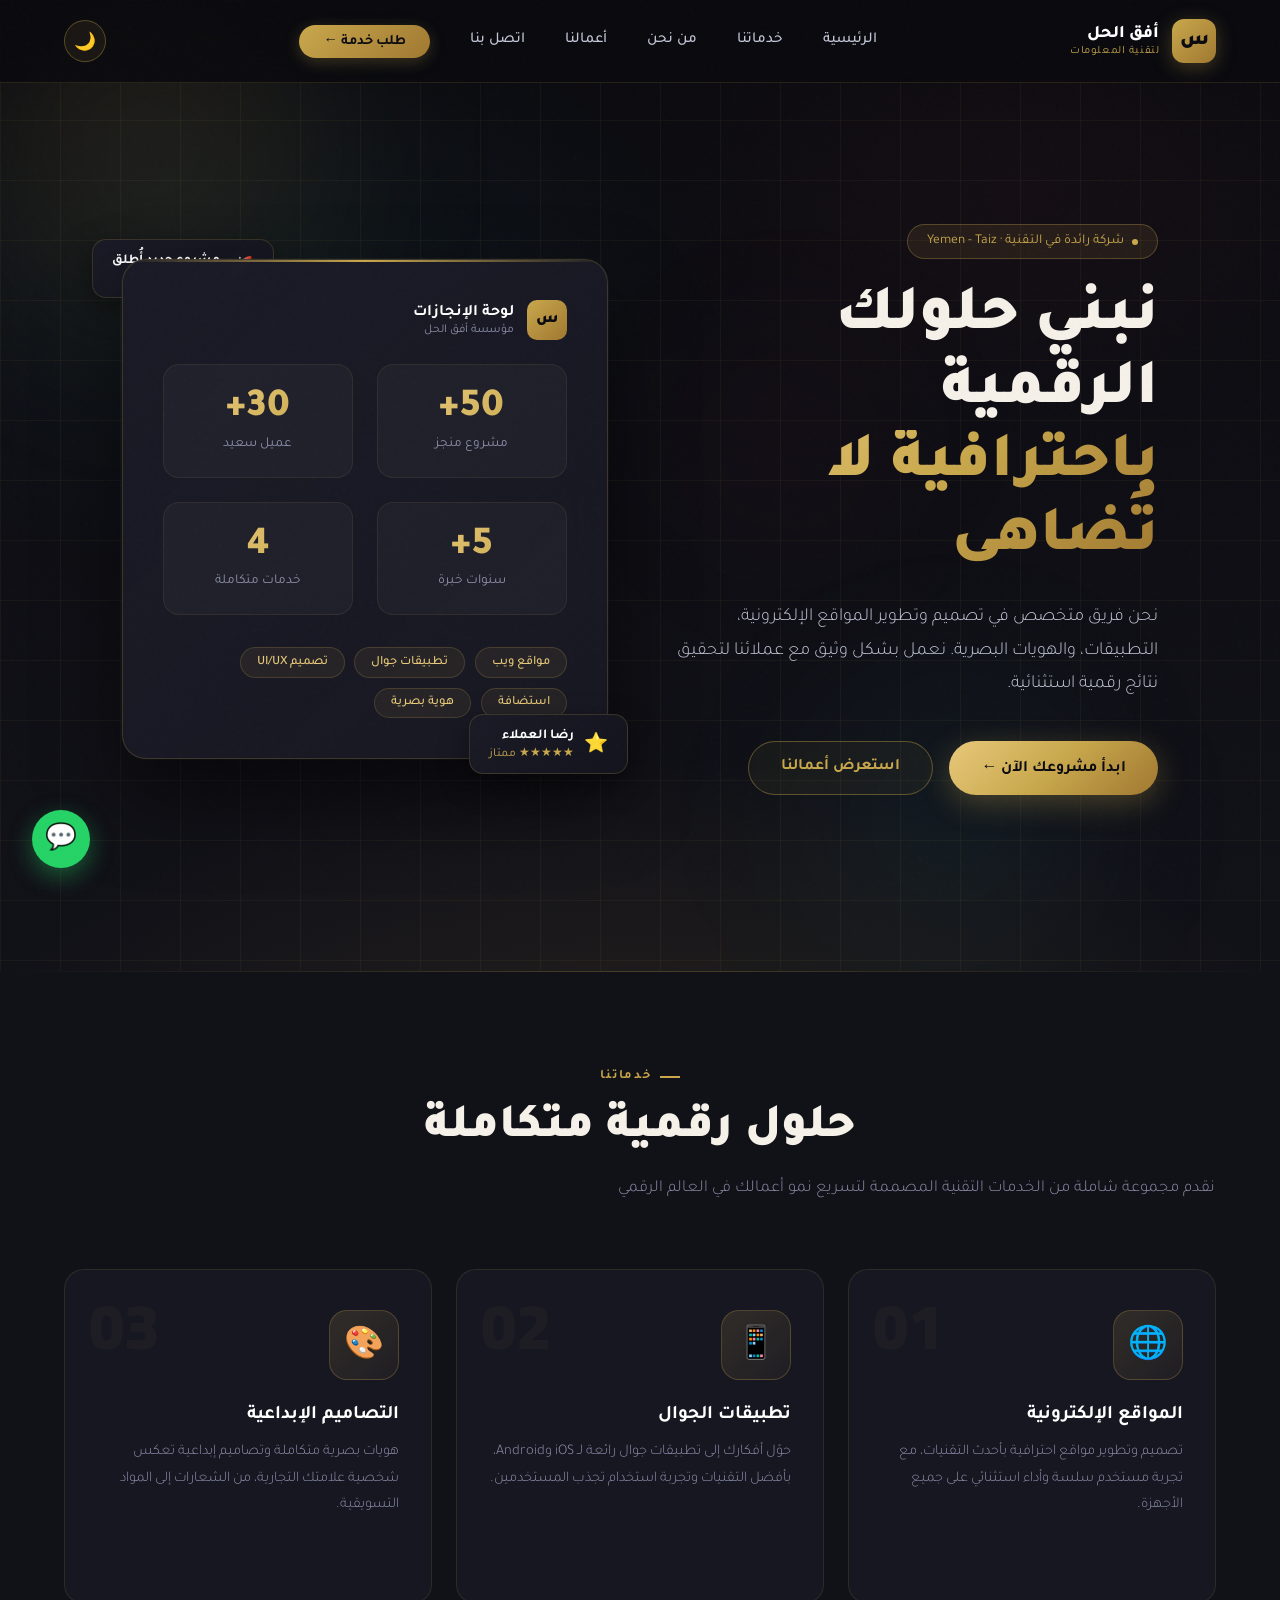
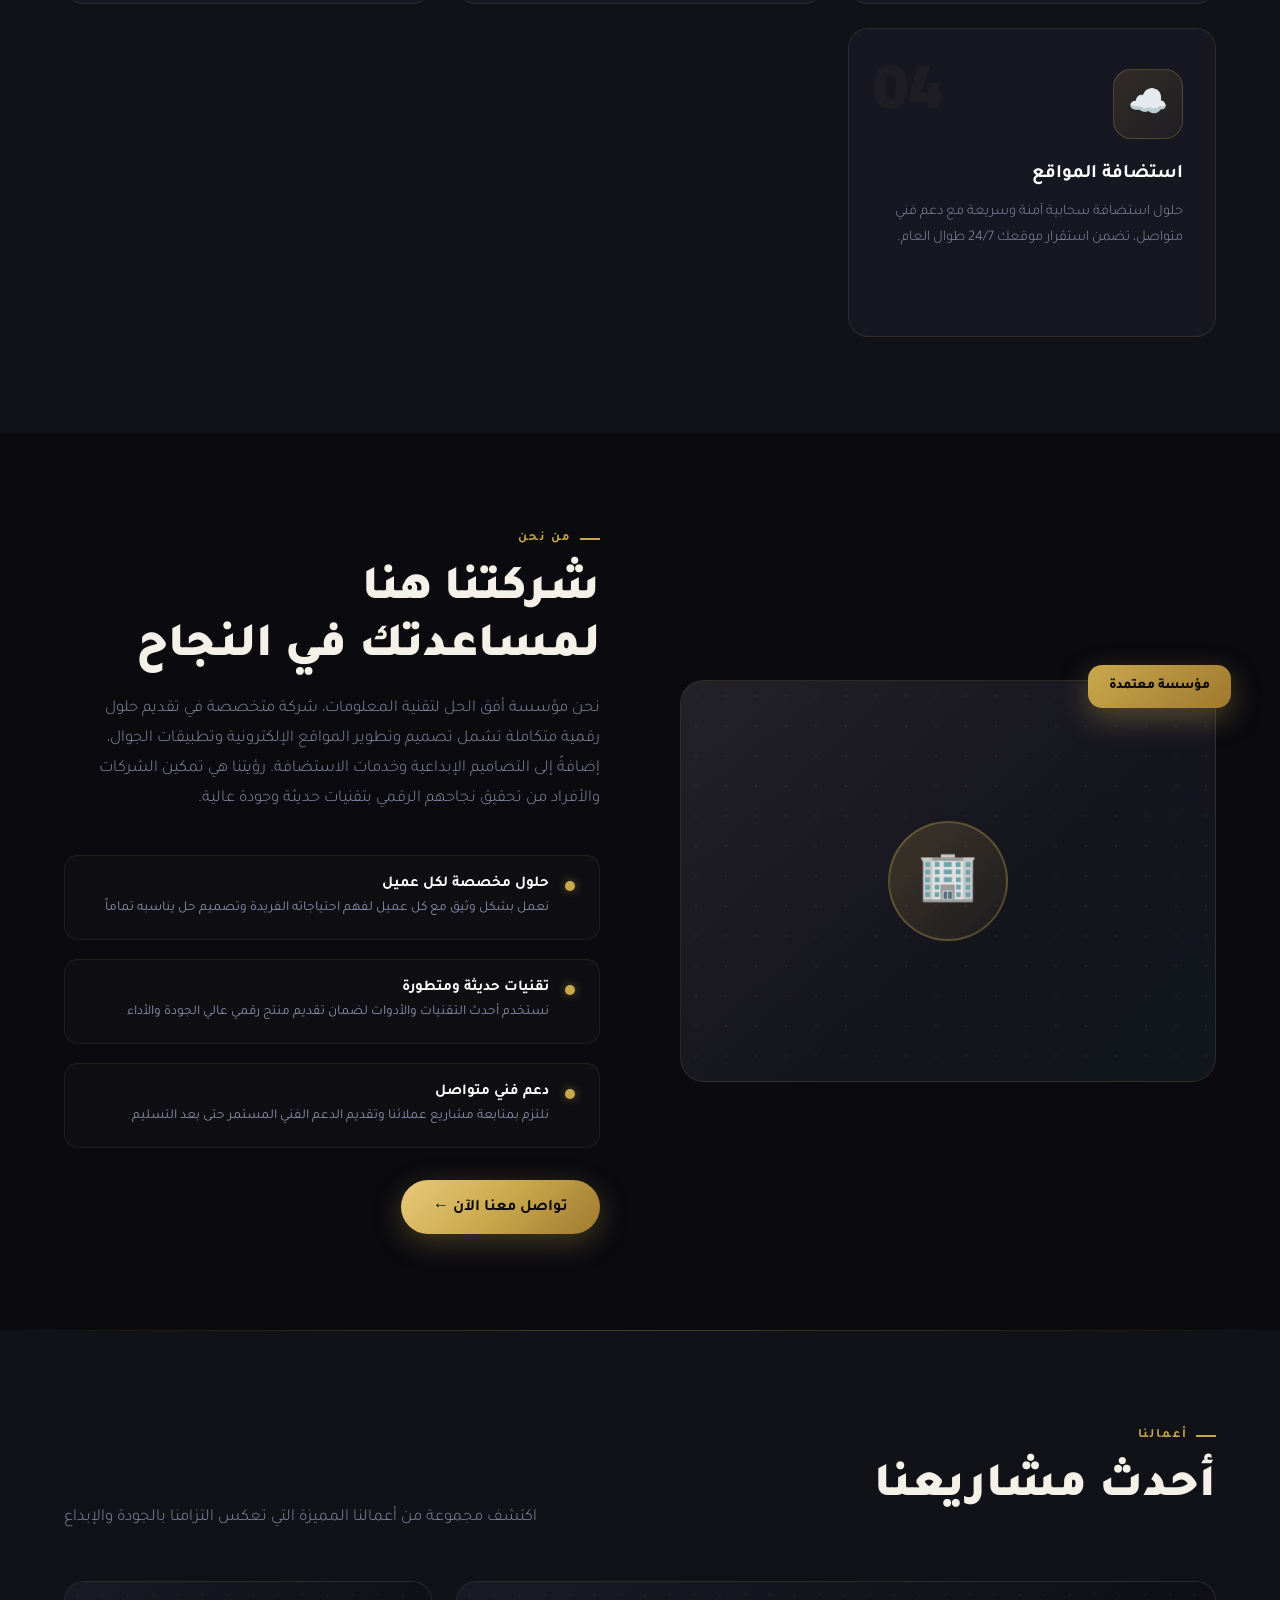
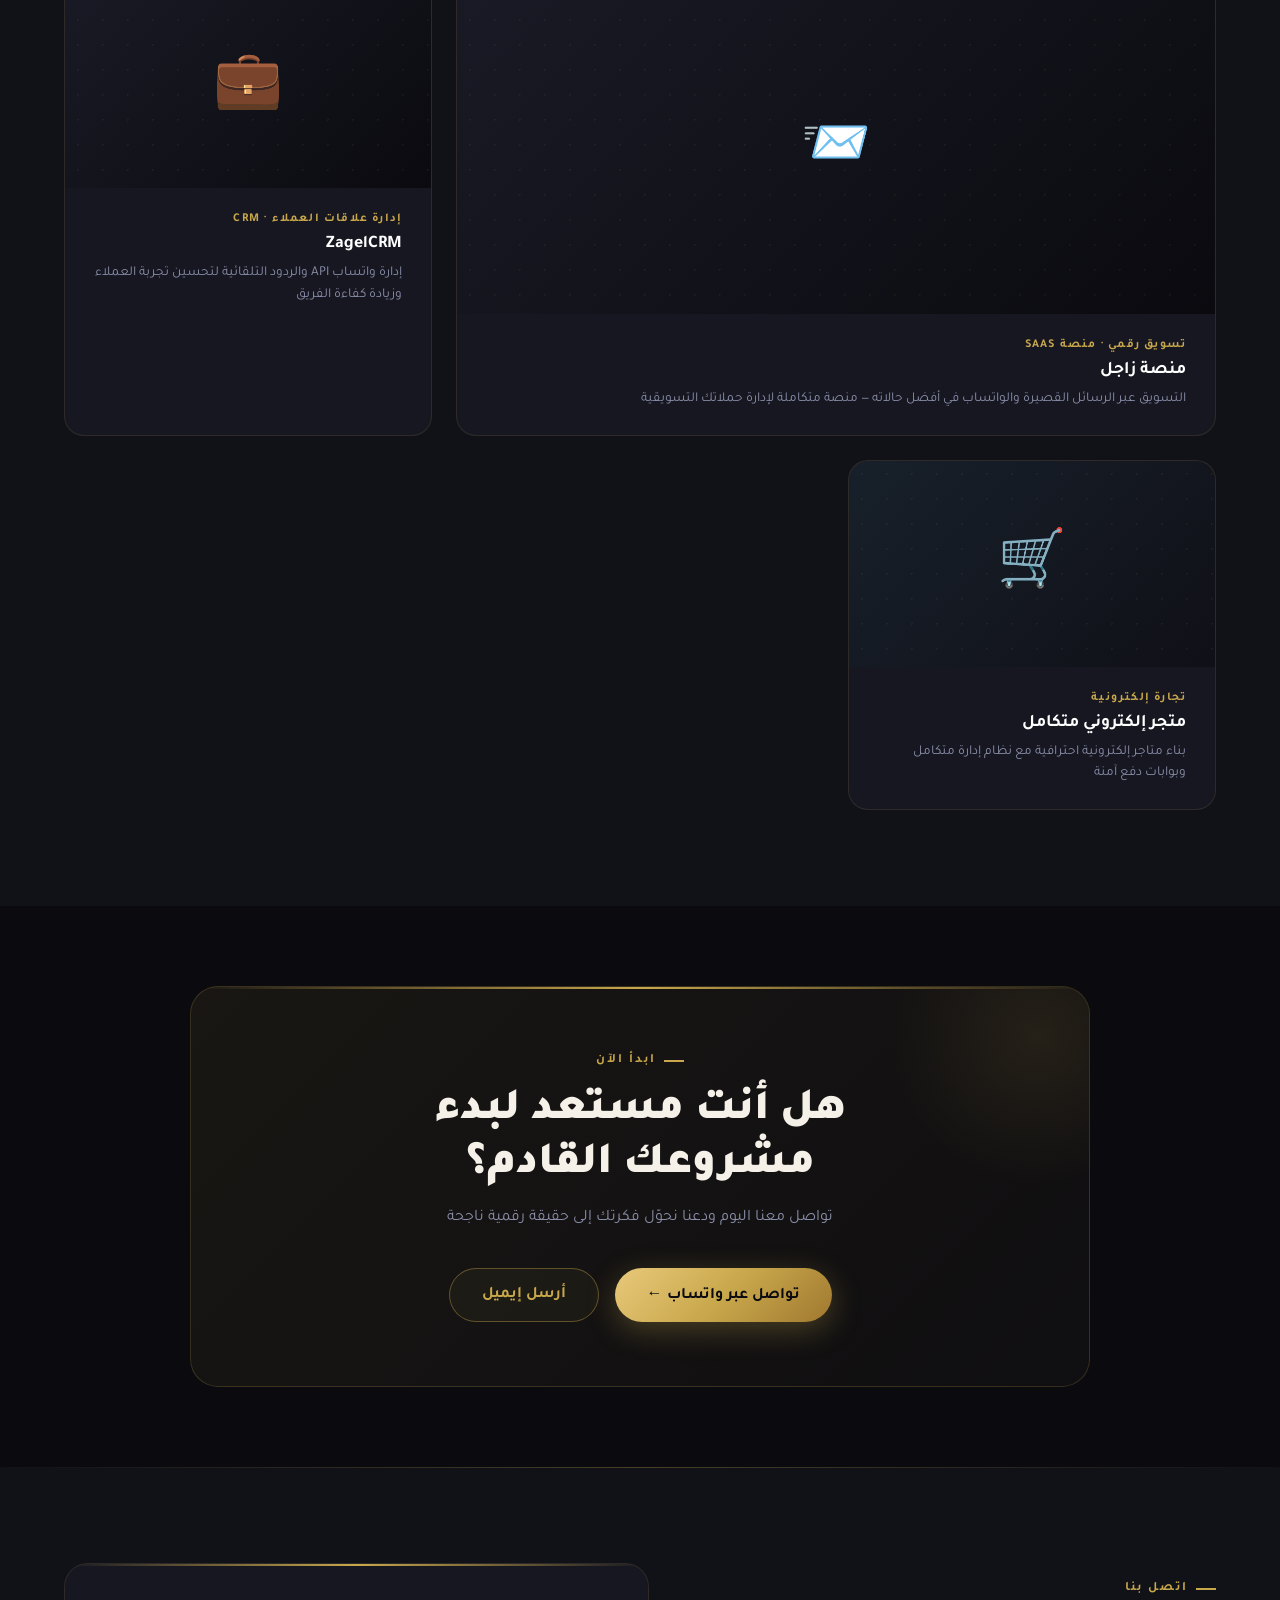
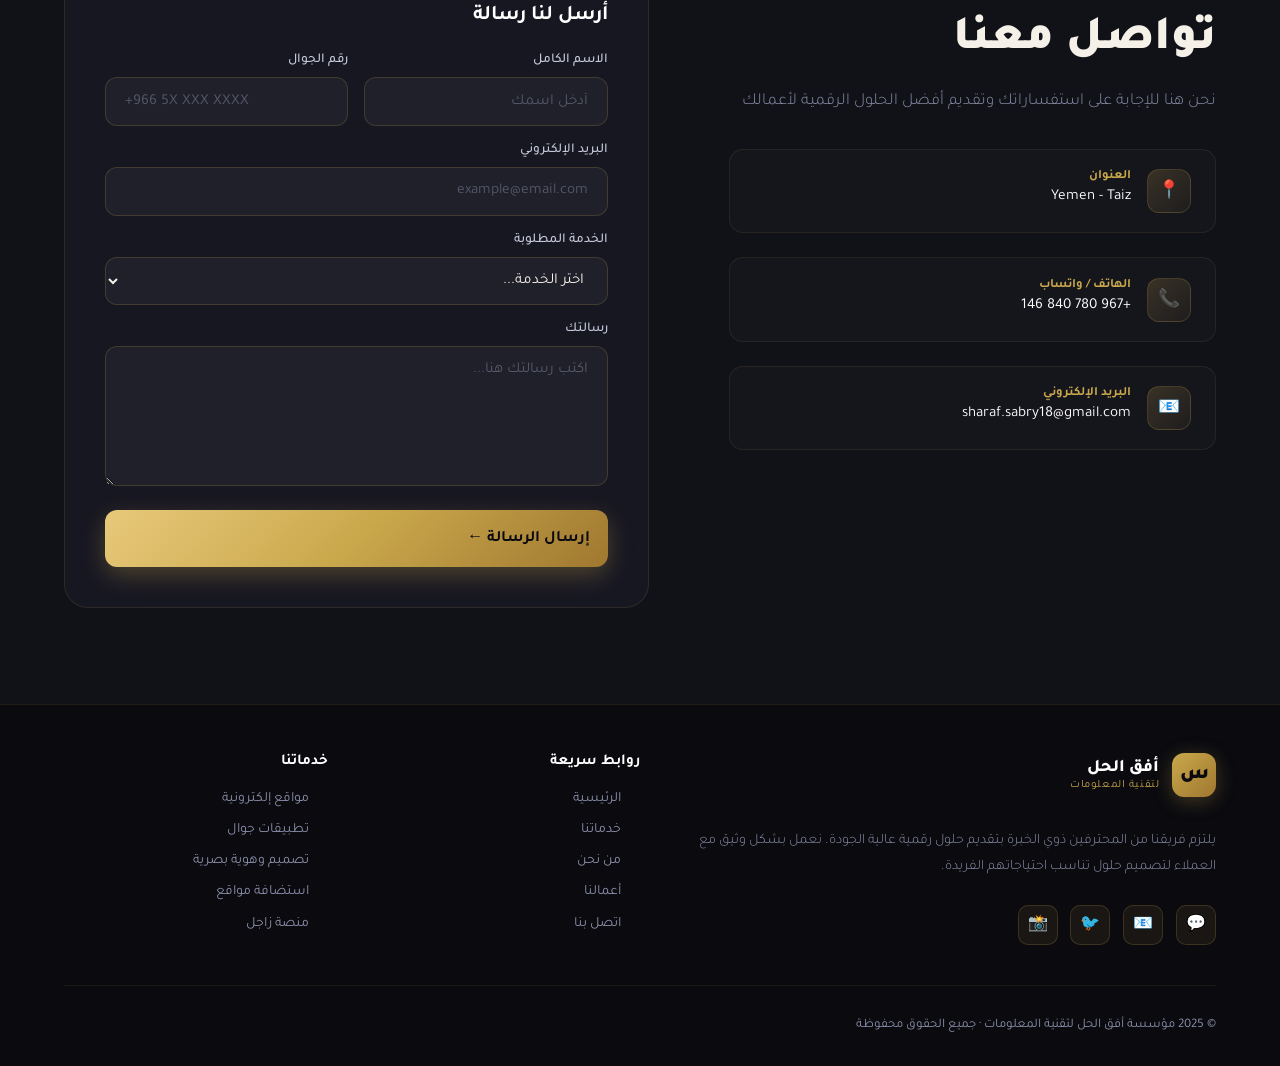
==== commit e2056ee5: "Refactor contact form with new structure and validation" ====
--- a/index (2).html
+++ b/index (2).html
@@ -2001,40 +2001,84 @@
       </div>
     </div>
 
-    <div class="contact-form reveal" style="transition-delay:0.2s">
-      <h3 style="font-size:1.3rem;font-weight:700;color:var(--white);margin-bottom:1.5rem">أرسل لنا رسالة</h3>
-      <div class="form-row">
-        <div class="form-group" style="margin-bottom:0">
-          <label class="form-label">الاسم الكامل</label>
-          <input type="text" class="form-control" placeholder="أدخل اسمك">
-        </div>
-        <div class="form-group" style="margin-bottom:0">
-          <label class="form-label">رقم الجوال</label>
-          <input type="tel" class="form-control" placeholder="+966 5X XXX XXXX">
-        </div>
-      </div>
-      <div class="form-group" style="margin-top:1rem">
-        <label class="form-label">البريد الإلكتروني</label>
-        <input type="email" class="form-control" placeholder="example@email.com">
-      </div>
-      <div class="form-group">
-        <label class="form-label">الخدمة المطلوبة</label>
-        <select class="form-control" style="cursor:pointer">
-          <option value="" style="background:var(--ink-mid)">اختر الخدمة...</option>
-          <option style="background:var(--ink-mid)">موقع إلكتروني</option>
-          <option style="background:var(--ink-mid)">تطبيق جوال</option>
-          <option style="background:var(--ink-mid)">تصميم هوية بصرية</option>
-          <option style="background:var(--ink-mid)">استضافة مواقع</option>
-          <option style="background:var(--ink-mid)">أخرى</option>
-        </select>
-      </div>
-      <div class="form-group">
-        <label class="form-label">رسالتك</label>
-        <textarea class="form-control" placeholder="اكتب رسالتك هنا..."></textarea>
-      </div>
-      <button class="form-submit" onclick="handleSubmit(this)">إرسال الرسالة ←</button>
+    <form action="https://formspree.io/f/xojrknrn" method="POST" class="contact-form reveal contact-form-wrapper" style="transition-delay:0.2s">
+  
+  <h3 style="font-size:1.3rem;font-weight:700;color:var(--white);margin-bottom:1.5rem">
+    أرسل لنا رسالة
+  </h3>
+
+  <div class="form-row">
+    
+    <div class="form-group" style="margin-bottom:0">
+      <label for="name" class="form-label">الاسم الكامل</label>
+      <input 
+        type="text" 
+        id="name" 
+        name="name" 
+        class="form-control" 
+        required 
+        placeholder="أدخل اسمك"
+      >
     </div>
+
+    <div class="form-group" style="margin-bottom:0">
+      <label for="phone" class="form-label">رقم الجوال</label>
+      <input 
+        type="tel" 
+        id="phone" 
+        name="phone" 
+        class="form-control" 
+        placeholder="+966 5X XXX XXXX"
+      >
+    </div>
+
   </div>
+
+  <div class="form-group" style="margin-top:1rem">
+    <label for="email" class="form-label">البريد الإلكتروني</label>
+    <input 
+      type="email" 
+      id="email" 
+      name="email" 
+      class="form-control" 
+      required 
+      placeholder="example@email.com"
+    >
+  </div>
+
+  <div class="form-group">
+    <label for="service" class="form-label">الخدمة المطلوبة</label>
+    <select 
+      id="service" 
+      name="service" 
+      class="form-control" 
+      style="cursor:pointer"
+    >
+      <option value="" style="background:var(--ink-mid)">اختر الخدمة...</option>
+      <option value="موقع إلكتروني" style="background:var(--ink-mid)">موقع إلكتروني</option>
+      <option value="تطبيق جوال" style="background:var(--ink-mid)">تطبيق جوال</option>
+      <option value="تصميم هوية بصرية" style="background:var(--ink-mid)">تصميم هوية بصرية</option>
+      <option value="استضافة مواقع" style="background:var(--ink-mid)">استضافة مواقع</option>
+      <option value="أخرى" style="background:var(--ink-mid)">أخرى</option>
+    </select>
+  </div>
+
+  <div class="form-group">
+    <label for="message" class="form-label">رسالتك</label>
+    <textarea 
+      id="message" 
+      name="message" 
+      class="form-control" 
+      required 
+      placeholder="اكتب رسالتك هنا..."
+    ></textarea>
+  </div>
+
+  <button type="submit" class="form-submit btn-primary">
+    إرسال الرسالة ←
+  </button>
+
+</form>
 </section>
 
 <!-- ═══════════════ FOOTER ═══════════════ -->
